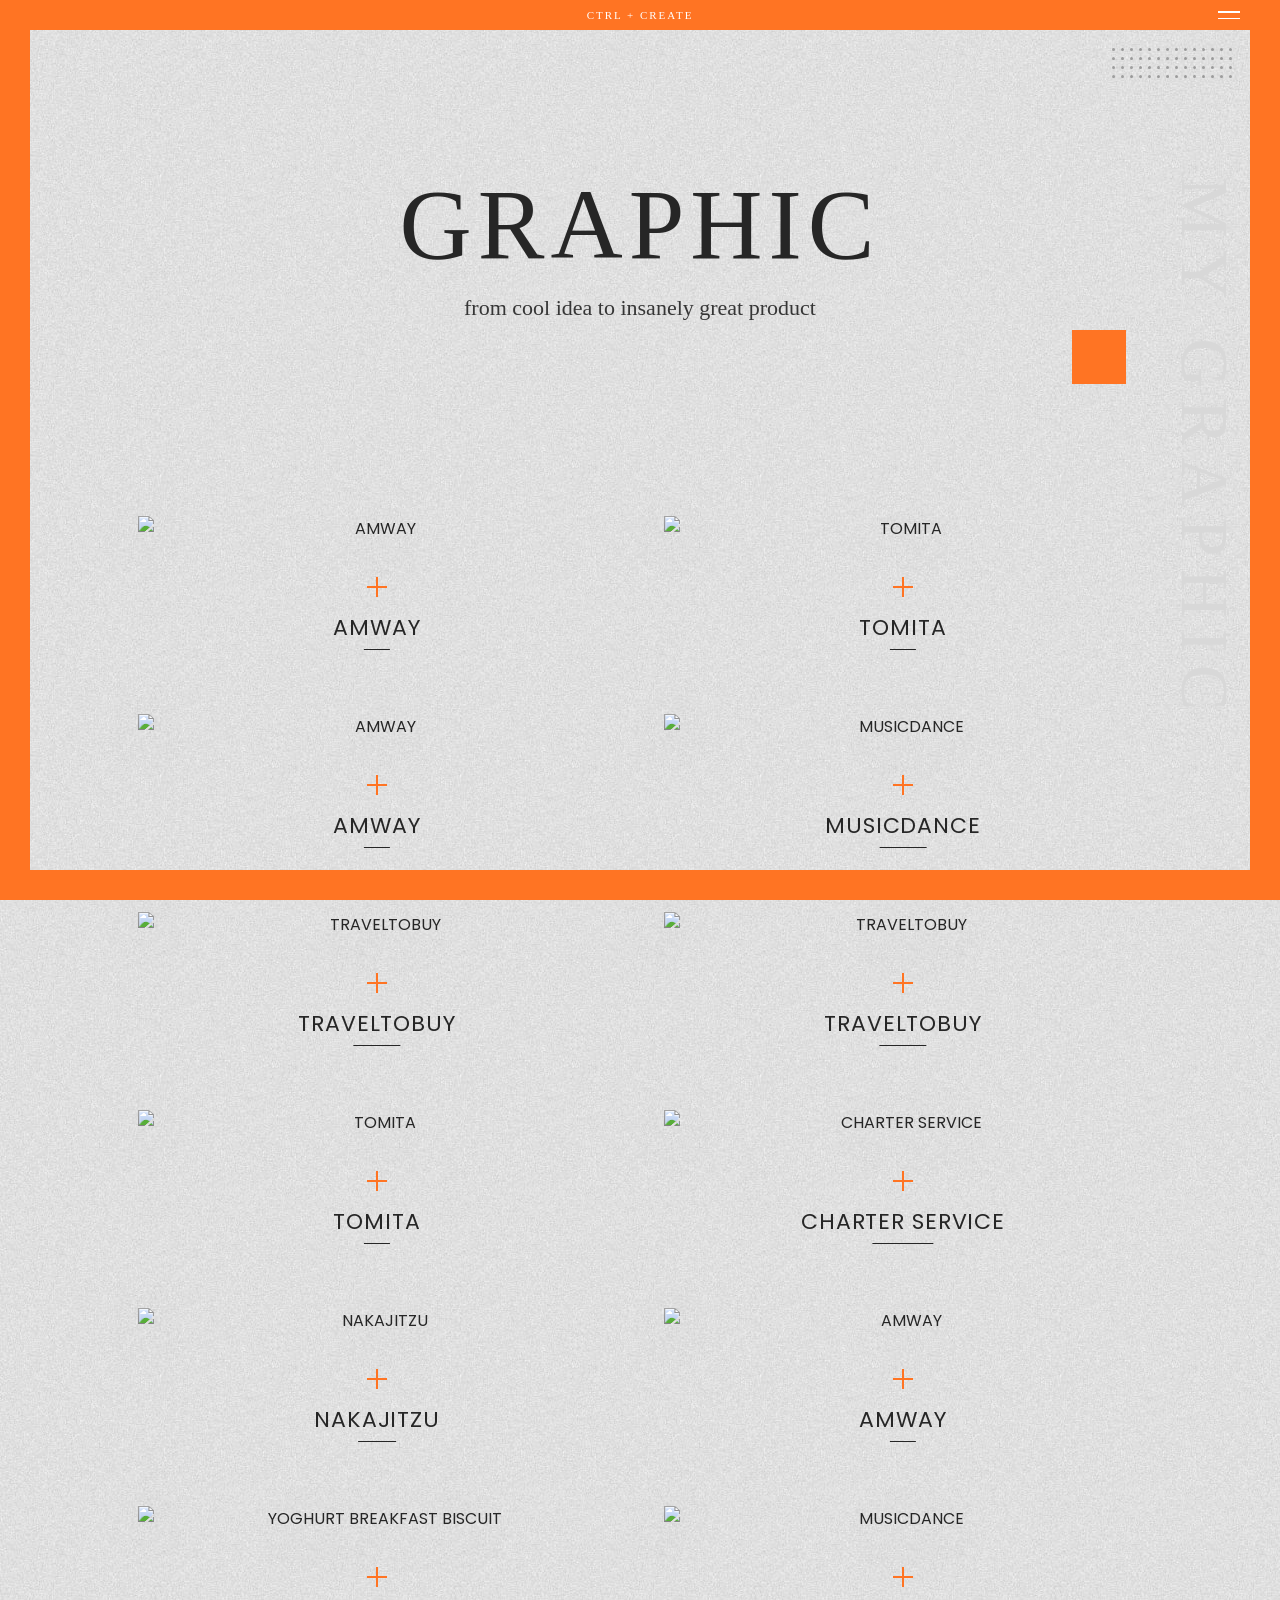
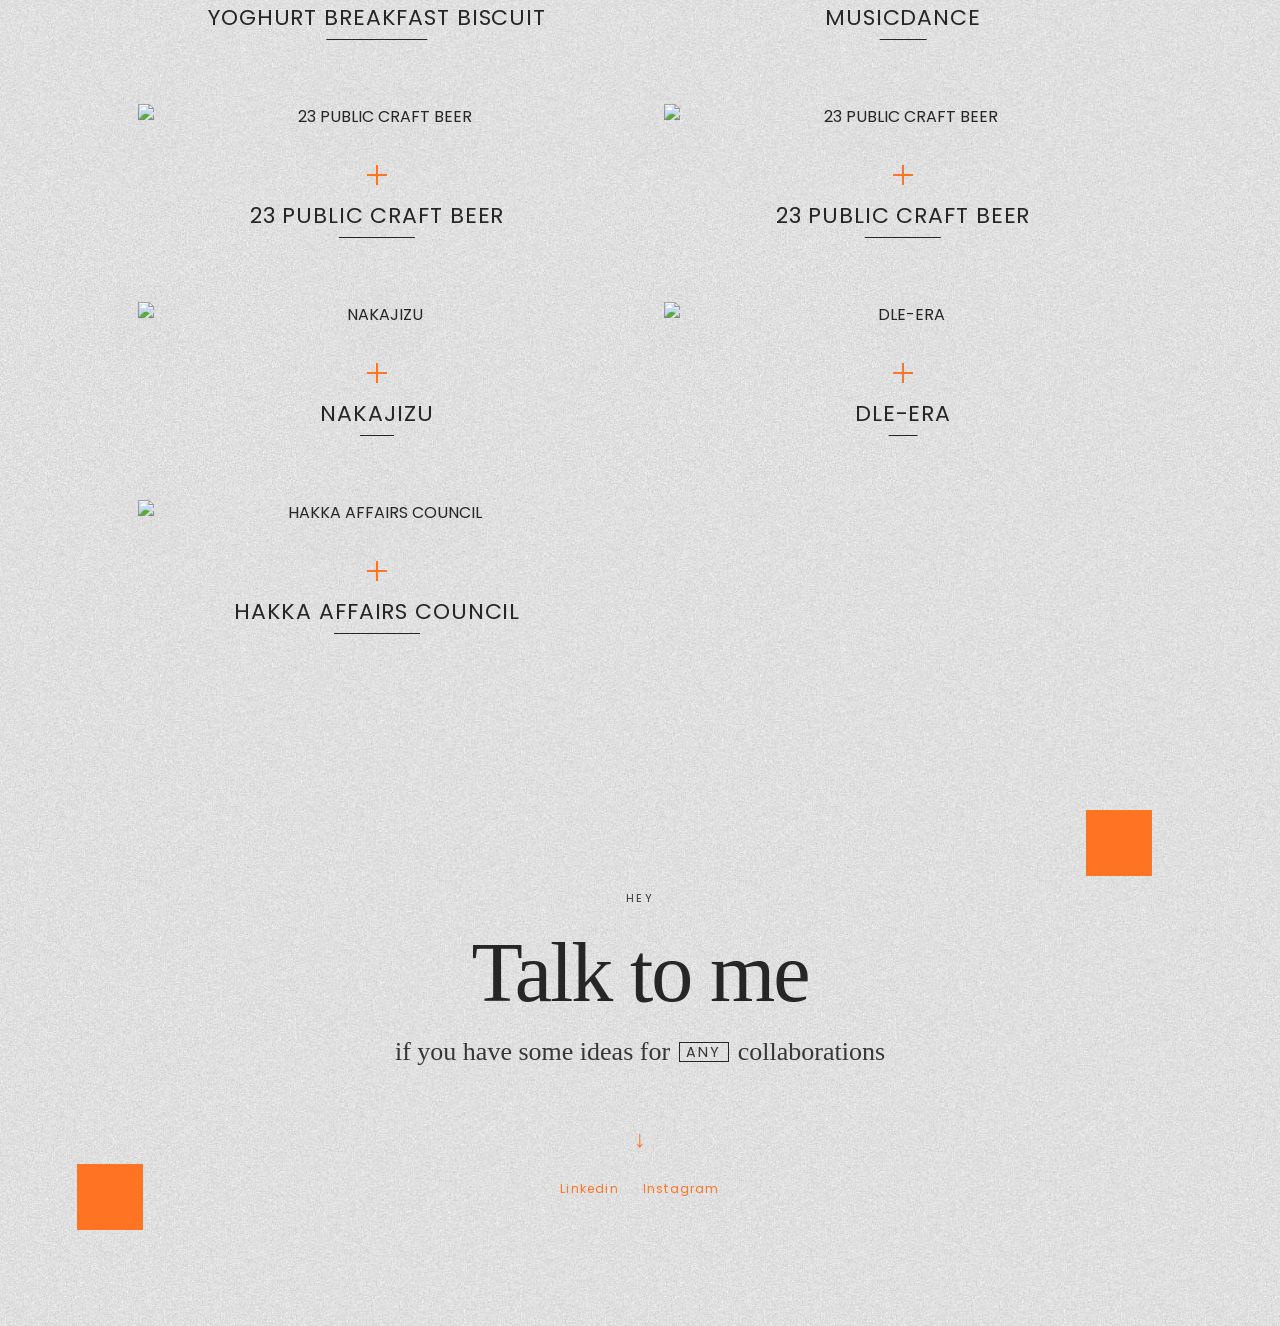
==== graphic.html @ 7f9da548 "Add files via upload" ====
<!DOCTYPE html>
<html lang="en">
<head>
  <meta charset="UTF-8" />
  <meta name="viewport" content="width=device-width, initial-scale=1.0" />
  <title>The Kay Labs</title>
  <link rel="preconnect" href="https://fonts.googleapis.com" />
  <link rel="preconnect" href="https://fonts.gstatic.com" crossorigin />
  <link href="https://fonts.googleapis.com/css2?family=IM+Fell+French+Canon:ital@0;1&family=Poppins:wght@300;400;500&display=swap" rel="stylesheet" />
  <style>

    html { scroll-behavior: smooth; }

    *, *::before, *::after { box-sizing: border-box; margin: 0; padding: 0; }
    a { color: inherit; text-decoration: none; }
    img { display: block; max-width: 100%; }

    :root {
      --color-bg:             #E5E4DF;
      --color-text-primary:   #262626;
      --color-text-secondary: #363636;
      --color-accent:         #FF7423;
      --color-watermark:      #D8D8D8;
      --font-serif:  'IM Fell French Canon', Georgia, serif;
      --font-sans:   'Poppins', sans-serif;
      --sp-1:  8px; --sp-2: 16px; --sp-3: 24px; --sp-4: 32px;
      --sp-5: 48px; --sp-6: 64px; --sp-7: 96px; --sp-8: 128px;
    }

    /* ── Orange border frame ── */
    body::before {
      content: '';
      position: fixed;
      inset: 0;
      border: 30px solid var(--color-accent);
      pointer-events: none;
      z-index: 9999;
    }

    body {
      background-color: var(--color-bg);
      background-image: url('[data-uri]');
      background-size: auto;
      background-repeat: repeat;
      font-family: var(--font-sans);
      color: var(--color-text-primary);
    }

    /* ══════════════════════════
       NAV
    ══════════════════════════ */
    .site-header {
      position: fixed;
      inset: 0 30px auto 30px;
      z-index: 10000;
      height: 30px;
      display: flex;
      align-items: center;
      justify-content: center;
    }

    .nav-brand {
      font-family: var(--font-serif);
      font-size: 11px;
      letter-spacing: 0.18em;
      text-transform: uppercase;
      color: #fff;
    }

    .nav-menu-btn {
      position: fixed;
      right: var(--sp-4);
      top: 0;
      height: 30px;
      z-index: 10000;
      display: flex;
      flex-direction: column;
      align-items: center;
      justify-content: center;
      gap: 5px;
      cursor: pointer;
      padding: var(--sp-1);
      background: none;
      border: none;
    }

    .nav-menu-btn span {
      display: block;
      width: 22px;
      height: 1.5px;
      background-color: #fff;
      transition: width 0.3s ease, opacity 0.3s ease;
      transform-origin: right center;
    }

    .nav-menu-btn:hover span:nth-child(1) { width: 13px; }
    .nav-menu-btn:hover span:nth-child(2) { opacity: 0.6; }

    /* ══════════════════════════
       PAGE HERO
    ══════════════════════════ */
    .page-hero {
      position: relative;
      min-height: 52vh;
      display: flex;
      flex-direction: column;
      align-items: center;
      justify-content: center;
      text-align: center;
      padding-top: 30px;
      overflow: hidden;
    }

    .page-hero__dots--tr {
      position: absolute;
      top: var(--sp-5);
      right: var(--sp-5);
      display: grid;
      gap: 6px;
      transition: transform 0.7s cubic-bezier(0.23, 1, 0.32, 1);
      will-change: transform;
      pointer-events: none;
    }
    .page-hero__dots--tr span {
      display: block;
      width: 3px; height: 3px;
      border-radius: 50%;
      background-color: var(--color-text-secondary);
      opacity: 0.4;
    }

    .page-hero__square {
      position: absolute;
      background-color: var(--color-accent);
      transition: transform 0.6s cubic-bezier(0.23, 1, 0.32, 1);
      will-change: transform;
    }

    .page-hero__title {
      font-family: var(--font-serif);
      font-size: clamp(56px, 8vw, 100px);
      font-weight: 400;
      letter-spacing: 0.06em;
      line-height: 1;
      color: var(--color-text-primary);
    }

    .page-hero__sub {
      margin-top: var(--sp-2);
      font-family: var(--font-serif);
      font-size: clamp(16px, 2vw, 22px);
      font-weight: 400;
      color: var(--color-text-secondary);
      line-height: 1.5;
    }

    /* ══════════════════════════
       GALLERY SECTION
    ══════════════════════════ */
    .gallery-section {
      position: relative;
      padding: var(--sp-5) var(--sp-5) var(--sp-8);
      max-width: 1100px;
      margin-inline: auto;
    }

    /* Watermark */
                .section-watermark {
      position: fixed;
      right: 36px;
      top: 50%;
      transform: translateY(-50%);
      writing-mode: vertical-rl;
      font-family: var(--font-serif);
      font-size: 68px;
      font-weight: 400;
      letter-spacing: 0.18em;
      color: var(--color-watermark);
      white-space: nowrap;
      pointer-events: none;
      user-select: none;
      z-index: -1;
    }

    /* ── 2-col grid ── */
    .gallery-grid {
      display: grid;
      grid-template-columns: repeat(2, 1fr);
      gap: var(--sp-6) var(--sp-5);
    }

    /* ── Card ── */
    .gallery-card {
      cursor: pointer;
      position: relative;
      z-index: 1;
      display: flex;
      flex-direction: column;
      align-items: center;
      text-align: center;
    }

    /* Thumbnail: free-height, image floats on bg */
    .gallery-card__thumb {
      width: 100%;
      position: relative;
      margin-bottom: var(--sp-4);
    }

    .gallery-card__thumb img {
      width: 100%;
      height: auto;
      display: block;
      transition: transform 0.4s ease;
      /* subtle drop shadow to float off background */
      filter: drop-shadow(0 12px 32px rgba(0,0,0,0.12));
    }

    .gallery-card:hover .gallery-card__thumb img {
      transform: translateY(-6px);
      filter: drop-shadow(0 20px 40px rgba(0,0,0,0.18));
    }

    /* ── Orange plus above title ── */
    .gallery-card__plus {
      display: flex;
      align-items: center;
      justify-content: center;
      width: 28px;
      height: 28px;
      position: relative;
      margin-bottom: 10px;
      flex-shrink: 0;
    }

    /* horizontal bar */
    .gallery-card__plus::before {
      content: '';
      position: absolute;
      width: 20px;
      height: 2px;
      background-color: var(--color-accent);
    }

    /* vertical bar */
    .gallery-card__plus::after {
      content: '';
      position: absolute;
      width: 2px;
      height: 20px;
      background-color: var(--color-accent);
    }

    /* ── Title ── */
    .gallery-card__name {
      font-family: var(--font-sans);
      font-size: 22px;
      font-weight: 400;
      color: var(--color-text-primary);
      letter-spacing: 0.04em;
      padding-bottom: 6px;
      position: relative;
    }

    /* animated underline: short center → full on hover */
    .gallery-card__name::after {
      content: '';
      position: absolute;
      bottom: 0;
      left: 50%;
      transform: translateX(-50%);
      width: 30%;
      height: 1.5px;
      background-color: var(--color-text-primary);
      transition: width 0.35s cubic-bezier(0.22, 1, 0.36, 1);
    }

    .gallery-card:hover .gallery-card__name::after {
      width: 100%;
    }

    /* ══════════════════════════
       CONTACT / FOOTER
    ══════════════════════════ */
    .t-label {
      font-family: var(--font-sans);
      font-size: 11px;
      letter-spacing: 0.2em;
      text-transform: uppercase;
      color: var(--color-text-secondary);
    }

    .t-display {
      font-family: var(--font-serif);
      font-weight: 400;
      line-height: 1.0;
      letter-spacing: -0.025em;
      color: var(--color-text-primary);
    }

    .contact {
      position: relative;
      text-align: center;
      padding-block: var(--sp-8);
      overflow: hidden;
      background-image: url('[data-uri]');
      background-size: auto;
      background-position: top left;
      background-repeat: repeat;
    }

    .contact__kicker  { margin-bottom: var(--sp-3); }
    .contact__title   { font-size: clamp(50px, 7.5vw, 84px); }

    .contact__sub {
      margin-top: var(--sp-2);
      font-family: var(--font-serif);
      font-size: clamp(17px, 2.2vw, 26px);
      font-weight: 400;
      color: var(--color-text-secondary);
      line-height: 1.6;
      display: flex;
      align-items: center;
      justify-content: center;
      gap: 0.35em;
      flex-wrap: wrap;
    }

    .contact__collab-line { display: contents; }

    .contact__collab-tag {
      display: inline-flex;
      align-items: center;
      border: 1px solid var(--color-text-primary);
      padding: 0 6px;
      height: 1.4em;
      font-family: var(--font-sans);
      font-size: 0.55em;
      letter-spacing: 0.15em;
      text-transform: uppercase;
      vertical-align: baseline;
      line-height: 1;
    }

    .contact__arrow {
      display: block;
      margin-inline: auto;
      margin-block: var(--sp-5) var(--sp-3);
      font-size: 24px;
      color: var(--color-accent);
      animation: bob 2s ease-in-out infinite;
      animation-delay: 0.5s;
    }

    @keyframes bob {
      0%, 100% { transform: translateY(0); }
      50%       { transform: translateY(7px); }
    }

    .contact__links {
      display: flex;
      justify-content: center;
      gap: var(--sp-3);
      font-family: var(--font-sans);
      font-size: 12px;
      letter-spacing: 0.1em;
      color: var(--color-accent);
    }
    .contact__links a:hover { text-decoration: underline; }

    .accent-square {
      background-color: var(--color-accent);
      position: absolute;
      transition: transform 0.6s cubic-bezier(0.23, 1, 0.32, 1);
      will-change: transform;
    }

    .contact__square--tr { width: 66px; height: 66px; top: var(--sp-5); right: 10%; }
    .contact__square--bl { width: 66px; height: 66px; bottom: var(--sp-7); left: 6%; }

    /* contact reveal */
    .contact__kicker,
    .contact__title,
    .contact__sub,
    .contact__arrow,
    .contact__links {
      opacity: 0;
      transform: translateY(24px);
      transition: opacity 0.7s cubic-bezier(0.22,1,0.36,1),
                  transform 0.7s cubic-bezier(0.22,1,0.36,1);
    }
    .contact.in-view .contact__kicker  { opacity:1; transform:translateY(0); transition-delay:0.05s; }
    .contact.in-view .contact__title   { opacity:1; transform:translateY(0); transition-delay:0.2s;  }
    .contact.in-view .contact__sub     { opacity:1; transform:translateY(0); transition-delay:0.35s; }
    .contact.in-view .contact__arrow   { opacity:1; transform:translateY(0); transition-delay:0.5s;  }
    .contact.in-view .contact__links   { opacity:1; transform:translateY(0); transition-delay:0.62s; }

    /* ── Back to top ── */
    .back-to-top {
      position: fixed;
      bottom: var(--sp-4); right: var(--sp-4);
      z-index: 10000;
      width: 48px; height: 48px;
      display: flex; align-items: center; justify-content: center;
      background-color: var(--color-accent);
      color: #fff; font-size: 20px;
      opacity: 0;
      transition: opacity 0.3s, background-color 0.2s ease;
      cursor: pointer;
    }
    .back-to-top:hover { background-color: var(--color-text-primary); }
    .back-to-top.is-visible { opacity: 1; }

    /* ── Sweep overlay ── */
    .sweep-overlay {
      display: none;
      position: fixed;
      inset: 0;
      z-index: 99999;
      pointer-events: none;
    }

    @media (max-width: 680px) {
      .gallery-grid { grid-template-columns: 1fr; }
      .contact__square--tr, .contact__square--bl { display: none; }
    }

  </style>
  <link rel="icon" type="image/png" href="[data-uri]" />
</head>
<body>

  <!-- NAV -->
  <header class="site-header" role="banner">
    <a href="loading.html" class="nav-brand" aria-label="CTRL + CREATE — home">CTRL + CREATE</a>
    <button class="nav-menu-btn" aria-label="Open navigation menu">
      <span></span><span></span>
    </button>
  </header>


  <!-- PAGE HERO -->
  <section class="page-hero" aria-label="Graphic hero">
    <div class="page-hero__dots--tr" id="dots-hero-tr" aria-hidden="true"></div>
    <div class="page-hero__square" id="hero-square"
         style="width:54px;height:54px;bottom:18%;right:12%;" aria-hidden="true"></div>

    <h1 class="page-hero__title">GRAPHIC</h1>
    <p  class="page-hero__sub">from cool idea to insanely great product</p>
  </section>


  <!-- GALLERY -->
  <section class="gallery-section" aria-label="Graphic gallery">

    <p class="section-watermark" aria-hidden="true">MY GRAPHIC</p>

    <div class="gallery-grid">

      <article class="gallery-card">
        <div class="gallery-card__thumb">
          <img src="images/graphic/AMWAY_1.png" alt="AMWAY" loading="lazy" />
        </div>
        <div class="gallery-card__plus" aria-hidden="true"></div>
        <p class="gallery-card__name">AMWAY</p>
      </article>

      <article class="gallery-card">
        <div class="gallery-card__thumb">
          <img src="images/graphic/TOMITA_2.png" alt="TOMITA" loading="lazy" />
        </div>
        <div class="gallery-card__plus" aria-hidden="true"></div>
        <p class="gallery-card__name">TOMITA</p>
      </article>

      <article class="gallery-card">
        <div class="gallery-card__thumb">
          <img src="images/graphic/AMWAY_3.png" alt="AMWAY" loading="lazy" />
        </div>
        <div class="gallery-card__plus" aria-hidden="true"></div>
        <p class="gallery-card__name">AMWAY</p>
      </article>

      <article class="gallery-card">
        <div class="gallery-card__thumb">
          <img src="images/graphic/musicdance_4.png" alt="MUSICDANCE" loading="lazy" />
        </div>
        <div class="gallery-card__plus" aria-hidden="true"></div>
        <p class="gallery-card__name">MUSICDANCE</p>
      </article>

      <article class="gallery-card">
        <div class="gallery-card__thumb">
          <img src="images/graphic/Traveltobuy_5.png" alt="TRAVELTOBUY" loading="lazy" />
        </div>
        <div class="gallery-card__plus" aria-hidden="true"></div>
        <p class="gallery-card__name">TRAVELTOBUY</p>
      </article>

      <article class="gallery-card">
        <div class="gallery-card__thumb">
          <img src="images/graphic/Traveltobuy_6.png" alt="TRAVELTOBUY" loading="lazy" />
        </div>
        <div class="gallery-card__plus" aria-hidden="true"></div>
        <p class="gallery-card__name">TRAVELTOBUY</p>
      </article>

      <article class="gallery-card">
        <div class="gallery-card__thumb">
          <img src="images/graphic/TOMITA_7.png" alt="TOMITA" loading="lazy" />
        </div>
        <div class="gallery-card__plus" aria-hidden="true"></div>
        <p class="gallery-card__name">TOMITA</p>
      </article>

      <article class="gallery-card">
        <div class="gallery-card__thumb">
          <img src="images/graphic/CHARTER SERVICE_8.png" alt="CHARTER SERVICE" loading="lazy" />
        </div>
        <div class="gallery-card__plus" aria-hidden="true"></div>
        <p class="gallery-card__name">CHARTER SERVICE</p>
      </article>

      <article class="gallery-card">
        <div class="gallery-card__thumb">
          <img src="images/graphic/NAKAJITZU_9.png" alt="NAKAJITZU" loading="lazy" />
        </div>
        <div class="gallery-card__plus" aria-hidden="true"></div>
        <p class="gallery-card__name">NAKAJITZU</p>
      </article>

      <article class="gallery-card">
        <div class="gallery-card__thumb">
          <img src="images/graphic/AMWAY_10.png" alt="AMWAY" loading="lazy" />
        </div>
        <div class="gallery-card__plus" aria-hidden="true"></div>
        <p class="gallery-card__name">AMWAY</p>
      </article>

      <article class="gallery-card">
        <div class="gallery-card__thumb">
          <img src="images/graphic/YOGHURT BREAKFAST BISCUIT_11.png" alt="YOGHURT BREAKFAST BISCUIT" loading="lazy" />
        </div>
        <div class="gallery-card__plus" aria-hidden="true"></div>
        <p class="gallery-card__name">YOGHURT BREAKFAST BISCUIT</p>
      </article>

      <article class="gallery-card">
        <div class="gallery-card__thumb">
          <img src="images/graphic/musicdance_12.png" alt="MUSICDANCE" loading="lazy" />
        </div>
        <div class="gallery-card__plus" aria-hidden="true"></div>
        <p class="gallery-card__name">MUSICDANCE</p>
      </article>

      <article class="gallery-card">
        <div class="gallery-card__thumb">
          <img src="images/graphic/23 Public Craft Beer_13.png" alt="23 PUBLIC CRAFT BEER" loading="lazy" />
        </div>
        <div class="gallery-card__plus" aria-hidden="true"></div>
        <p class="gallery-card__name">23 PUBLIC CRAFT BEER</p>
      </article>

      <article class="gallery-card">
        <div class="gallery-card__thumb">
          <img src="images/graphic/23 Public Craft Beer_14.png" alt="23 PUBLIC CRAFT BEER" loading="lazy" />
        </div>
        <div class="gallery-card__plus" aria-hidden="true"></div>
        <p class="gallery-card__name">23 PUBLIC CRAFT BEER</p>
      </article>

      <article class="gallery-card">
        <div class="gallery-card__thumb">
          <img src="images/graphic/NAKAJIZU_15.png" alt="NAKAJIZU" loading="lazy" />
        </div>
        <div class="gallery-card__plus" aria-hidden="true"></div>
        <p class="gallery-card__name">NAKAJIZU</p>
      </article>

      <article class="gallery-card">
        <div class="gallery-card__thumb">
          <img src="images/graphic/DLE-ERA_16.png" alt="DLE-ERA" loading="lazy" />
        </div>
        <div class="gallery-card__plus" aria-hidden="true"></div>
        <p class="gallery-card__name">DLE-ERA</p>
      </article>

      <article class="gallery-card">
        <div class="gallery-card__thumb">
          <img src="images/graphic/HAKKA AFFAIRS COUNCIL_17.png" alt="HAKKA AFFAIRS COUNCIL" loading="lazy" />
        </div>
        <div class="gallery-card__plus" aria-hidden="true"></div>
        <p class="gallery-card__name">HAKKA AFFAIRS COUNCIL</p>
      </article>

    </div>

  </section>


  <!-- CONTACT / FOOTER -->
  <footer class="contact" id="contact" aria-label="Contact">
    <div class="accent-square contact__square--tr" aria-hidden="true"></div>

    <p class="contact__kicker t-label">HEY</p>
    <h2 class="contact__title t-display">Talk to me</h2>
    <p class="contact__sub">
      if you have some ideas for
      <span class="contact__collab-line">
        <span class="contact__collab-tag t-label">ANY</span>
        collaborations
      </span>
    </p>

    <span class="contact__arrow" aria-hidden="true">&#8595;</span>

    <nav class="contact__links" aria-label="Social links">
      <a href="https://www.linkedin.com/in/kay-hsieh-66949b317" target="_blank" rel="noopener noreferrer">Linkedin</a>
      <a href="https://www.instagram.com/kayxiedesigns/" target="_blank" rel="noopener noreferrer">Instagram</a>
    </nav>

    <div class="accent-square contact__square--bl" aria-hidden="true"></div>
  </footer>


  <!-- Sweep overlay -->
  <div class="sweep-overlay" id="sweep"></div>

  <!-- Back to top -->
  <a href="#" class="back-to-top" id="js-back-to-top" aria-label="Back to top">&#8743;</a>


  <script>
    'use strict';

    /* ── Dot grid ── */
    (function() {
      var el = document.getElementById('dots-hero-tr');
      if (!el) return;
      var cols = 14, rows = 4;
      el.style.gridTemplateColumns = 'repeat(' + cols + ', 3px)';
      var frag = document.createDocumentFragment();
      for (var i = 0; i < cols * rows; i++) frag.appendChild(document.createElement('span'));
      el.appendChild(frag);
    })();

    /* ── Back to top ── */
    var btt = document.getElementById('js-back-to-top');
    window.addEventListener('scroll', function() {
      btt.classList.toggle('is-visible', window.scrollY > 400);
    }, { passive: true });
    btt.addEventListener('click', function(e) {
      e.preventDefault();
      window.scrollTo({ top: 0, behavior: 'smooth' });
    });

    /* ── Gallery card scroll reveal ── */
    var cards = document.querySelectorAll('.gallery-card');
    var cardObserver = new IntersectionObserver(function(entries) {
      entries.forEach(function(entry) {
        if (entry.isIntersecting) {
          entry.target.style.opacity = '1';
          entry.target.style.transform = 'translateY(0)';
          cardObserver.unobserve(entry.target);
        }
      });
    }, { threshold: 0.08 });

    cards.forEach(function(card, i) {
      card.style.opacity = '0';
      card.style.transform = 'translateY(24px)';
      card.style.transition = 'opacity 0.55s ease ' + (i % 2 * 0.1) + 's, transform 0.55s ease ' + (i % 2 * 0.1) + 's';
      cardObserver.observe(card);
    });

    /* ── Cursor parallax ── */
    var parallaxEls = [
      { el: document.getElementById('dots-hero-tr'),        sx:  0.0045, sy:  0.003  },
      { el: document.getElementById('hero-square'),         sx: -0.005,  sy:  0.004  },
      { el: document.querySelector('.contact__square--tr'), sx: -0.005,  sy:  0.004  },
      { el: document.querySelector('.contact__square--bl'), sx:  0.004,  sy: -0.0055 },
    ].filter(function(i) { return i.el; });

    var rafP = null, ptx = 0, pty = 0;
    var ppos = parallaxEls.map(function() { return { x: 0, y: 0 }; });

    window.addEventListener('mousemove', function(e) {
      ptx = e.clientX - window.innerWidth  / 2;
      pty = e.clientY - window.innerHeight / 2;
      if (!rafP) rafP = requestAnimationFrame(tickParallax);
    }, { passive: true });

    function tickParallax() {
      rafP = null;
      var moving = false;
      parallaxEls.forEach(function(item, i) {
        var dx = ptx * item.sx * 60;
        var dy = pty * item.sy * 60;
        ppos[i].x += (dx - ppos[i].x) * 0.08;
        ppos[i].y += (dy - ppos[i].y) * 0.08;
        item.el.style.transform = 'translate(' + ppos[i].x.toFixed(2) + 'px,' + ppos[i].y.toFixed(2) + 'px)';
        if (Math.abs(dx - ppos[i].x) > 0.05 || Math.abs(dy - ppos[i].y) > 0.05) moving = true;
      });
      if (moving) rafP = requestAnimationFrame(tickParallax);
    }

    /* ── Contact reveal ── */
    var contactSection = document.querySelector('.contact');
    if (contactSection) {
      var contactObs = new IntersectionObserver(function(entries) {
        if (entries[0].isIntersecting) {
          contactSection.classList.add('in-view');
          contactObs.unobserve(contactSection);
        }
      }, { threshold: 0.15 });
      contactObs.observe(contactSection);
    }

    /* ── Sweep helper ── */
    function triggerSweep(color, dest) {
      var sweep = document.getElementById('sweep');
      sweep.style.backgroundColor = color;
      sweep.style.display = 'block';
      sweep.style.transition = 'none';
      sweep.style.clipPath = 'inset(0 100% 0 0)';
      sweep.getBoundingClientRect();
      sweep.style.transition = 'clip-path 1s cubic-bezier(0.76, 0, 0.24, 1)';
      sweep.style.clipPath = 'inset(0 0% 0 0)';
      setTimeout(function() { window.location.href = dest; }, 1020);
    }

    /* ── Nav menu ── */
    document.querySelector('.nav-menu-btn').addEventListener('click', function() {
      triggerSweep('#000000', 'menu.html');
    });

    /* ── Nav brand ── */
    document.querySelector('.nav-brand').addEventListener('click', function(e) {
      e.preventDefault();
      triggerSweep('#FF7423', 'loading.html');
    });

  </script>

</body>
</html>
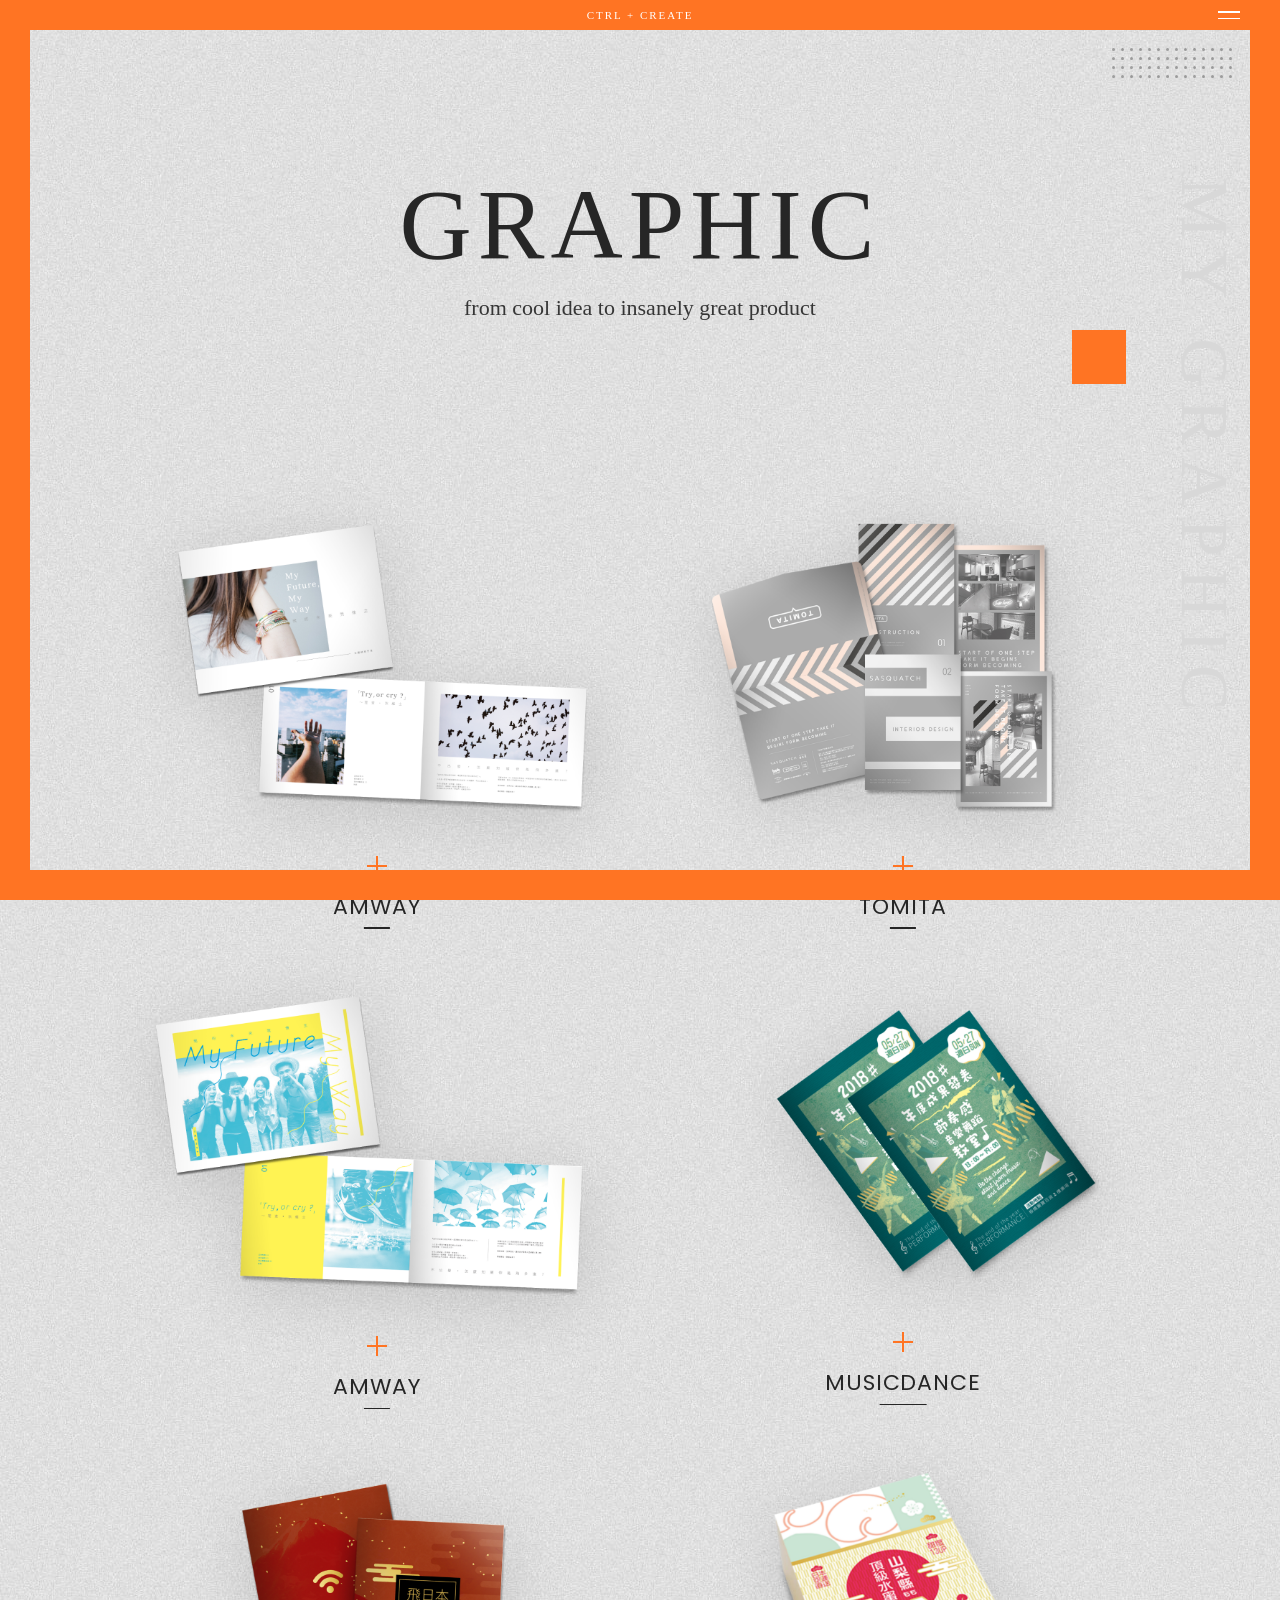
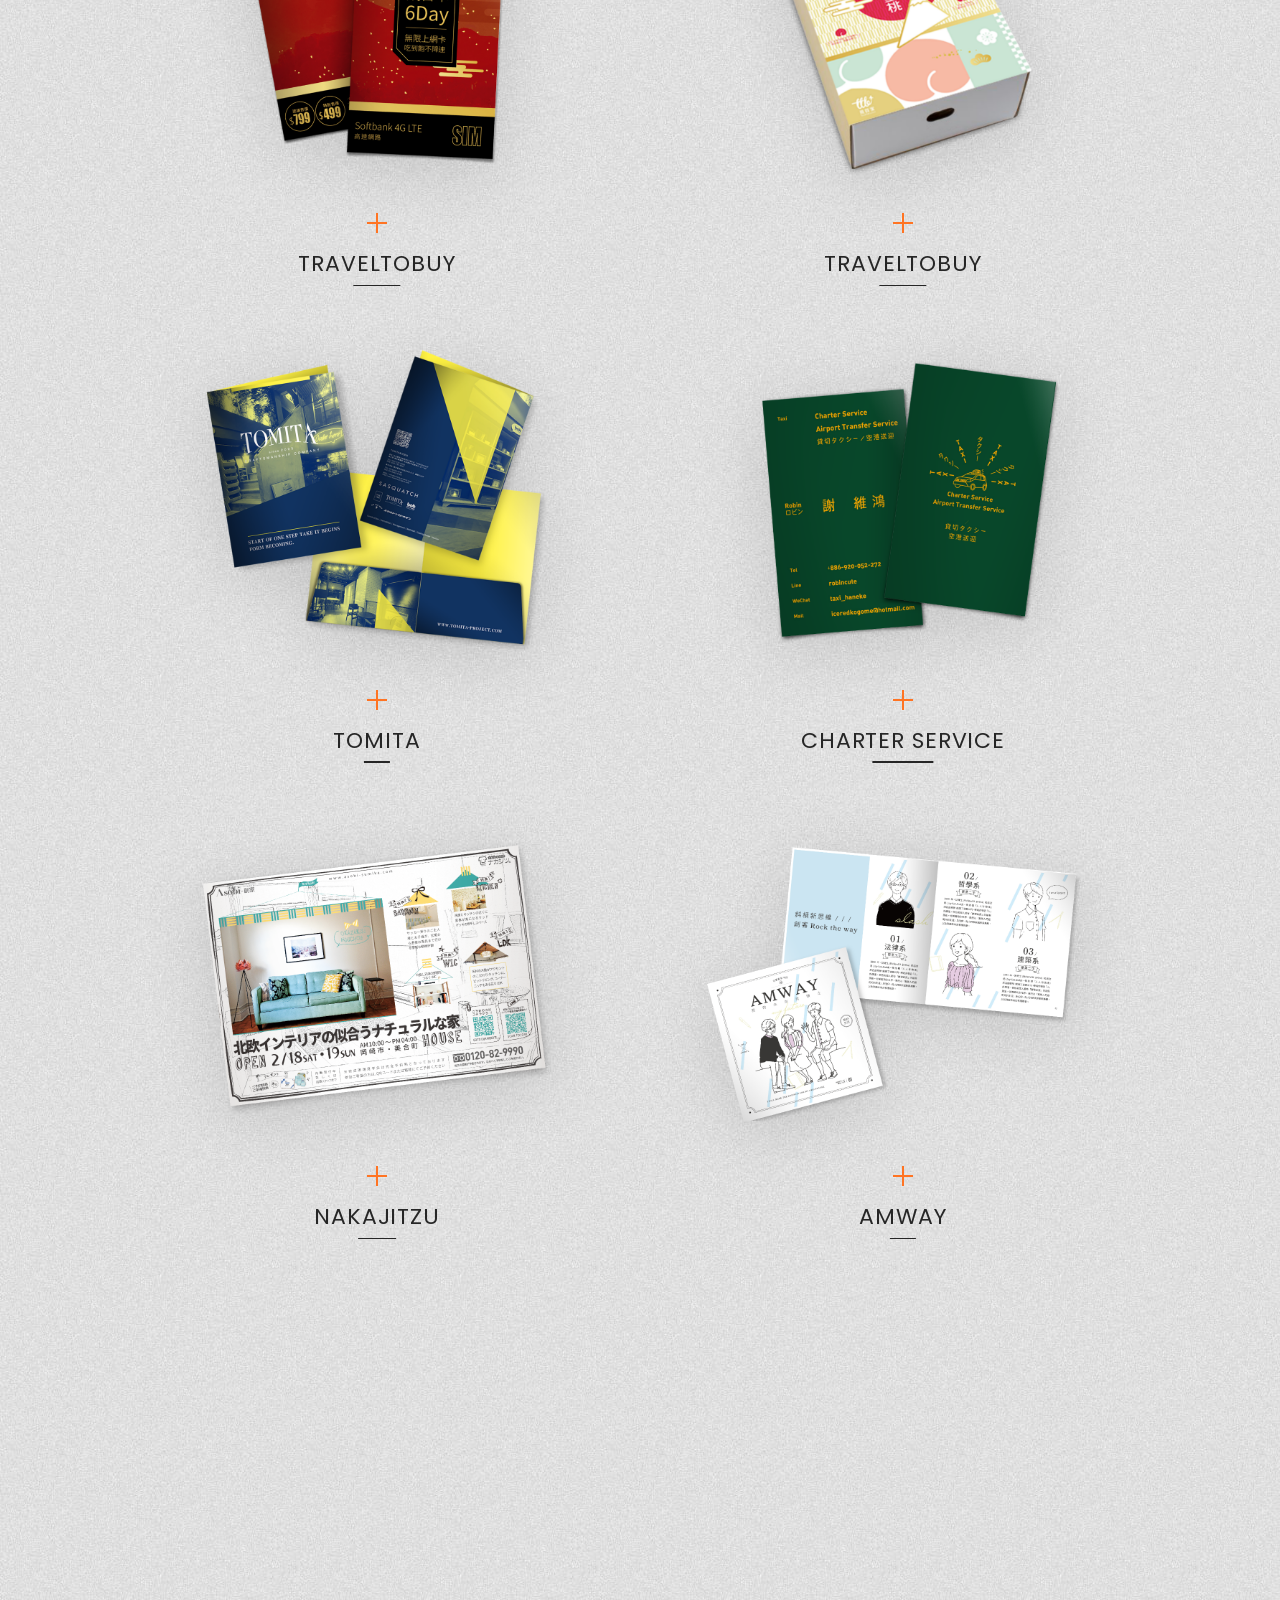
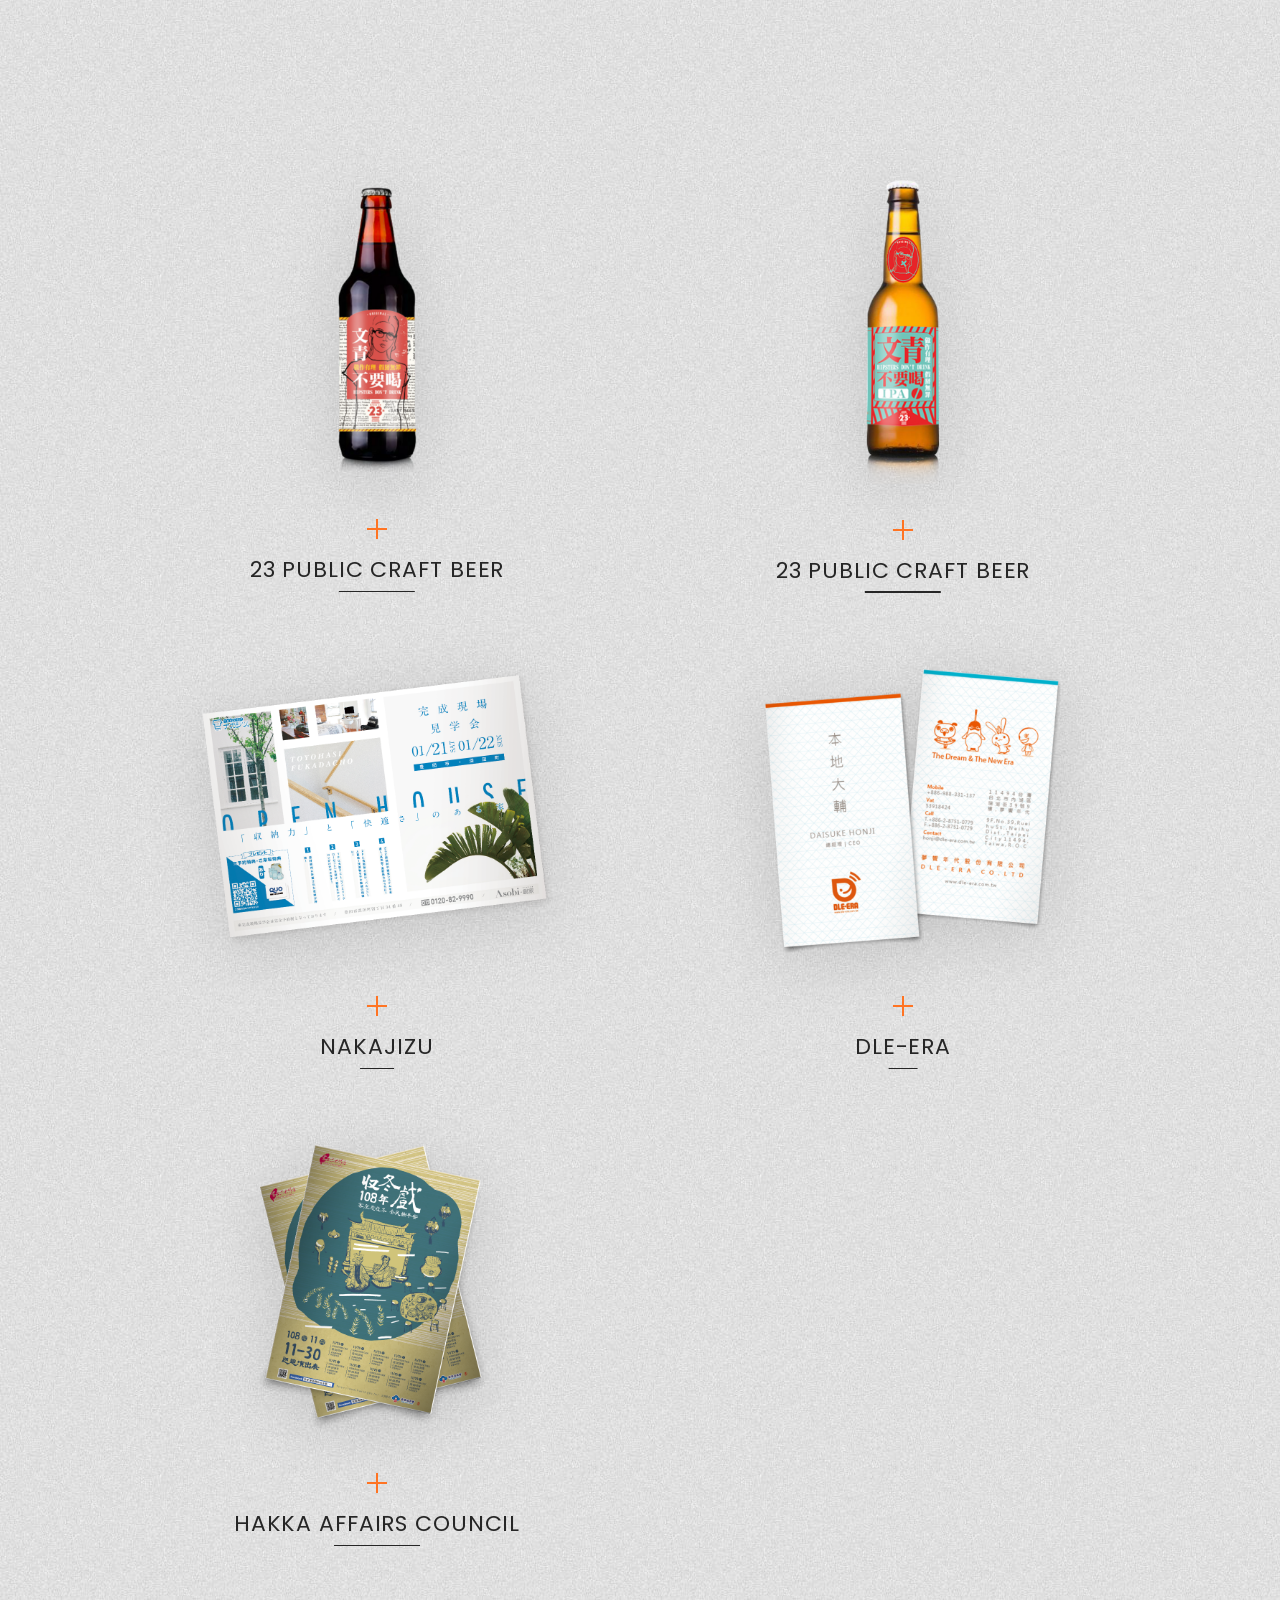
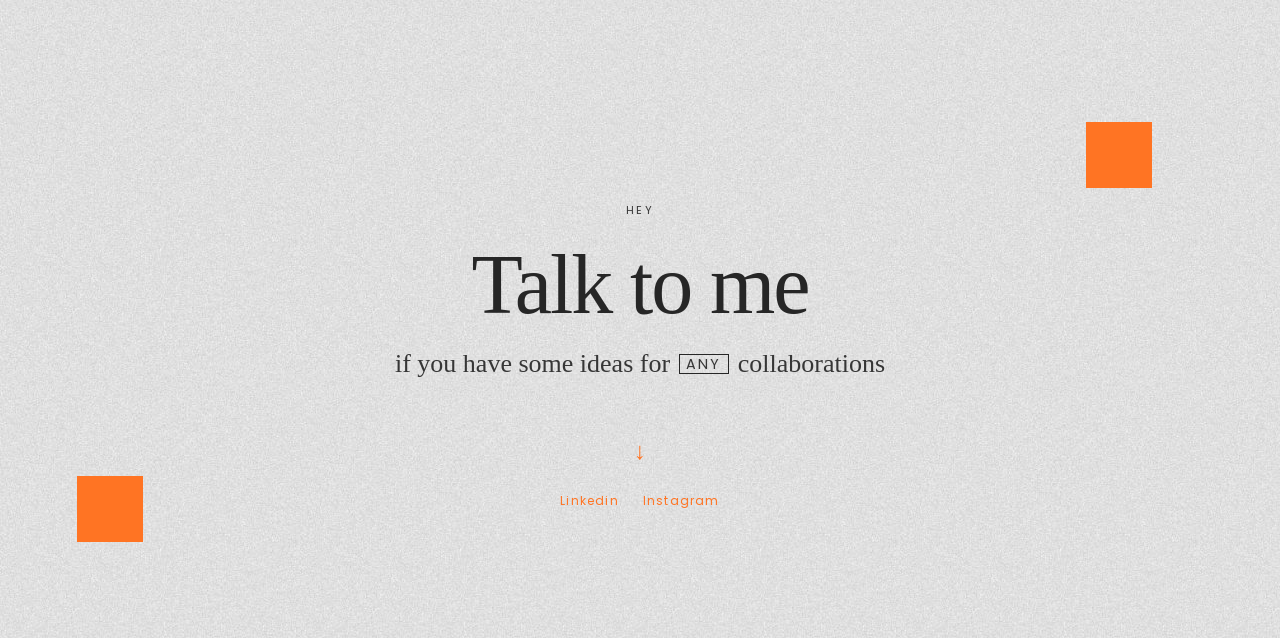
==== commit 4cb5ab83: "Update graphic.html" ====
--- a/graphic.html
+++ b/graphic.html
@@ -425,6 +425,9 @@
       .contact__square--tr, .contact__square--bl { display: none; }
     }
 
+    @media (max-width: 768px) {
+      .page-hero__title { font-size: 48px; }
+    }
   </style>
   <link rel="icon" type="image/png" href="[data-uri]" />
 </head>
@@ -726,8 +729,22 @@
       sweep.getBoundingClientRect();
       sweep.style.transition = 'clip-path 1s cubic-bezier(0.76, 0, 0.24, 1)';
       sweep.style.clipPath = 'inset(0 0% 0 0)';
-      setTimeout(function() { window.location.href = dest; }, 1020);
-    }
+      setTimeout(function() {
+        window.location.href = dest;
+      }, 1020);
+    }
+
+    /* ── bfcache: reset sweep only when restored from cache ── */
+    window.addEventListener('pageshow', function(e) {
+      if (!e.persisted) return;
+      var sweep = document.getElementById('sweep');
+      if (sweep) {
+        sweep.style.transition = 'none';
+        sweep.style.clipPath = 'inset(0 100% 0 0)';
+        sweep.style.display = 'none';
+      }
+      document.body.style.overflow = '';
+    });
 
     /* ── Nav menu ── */
     document.querySelector('.nav-menu-btn').addEventListener('click', function() {
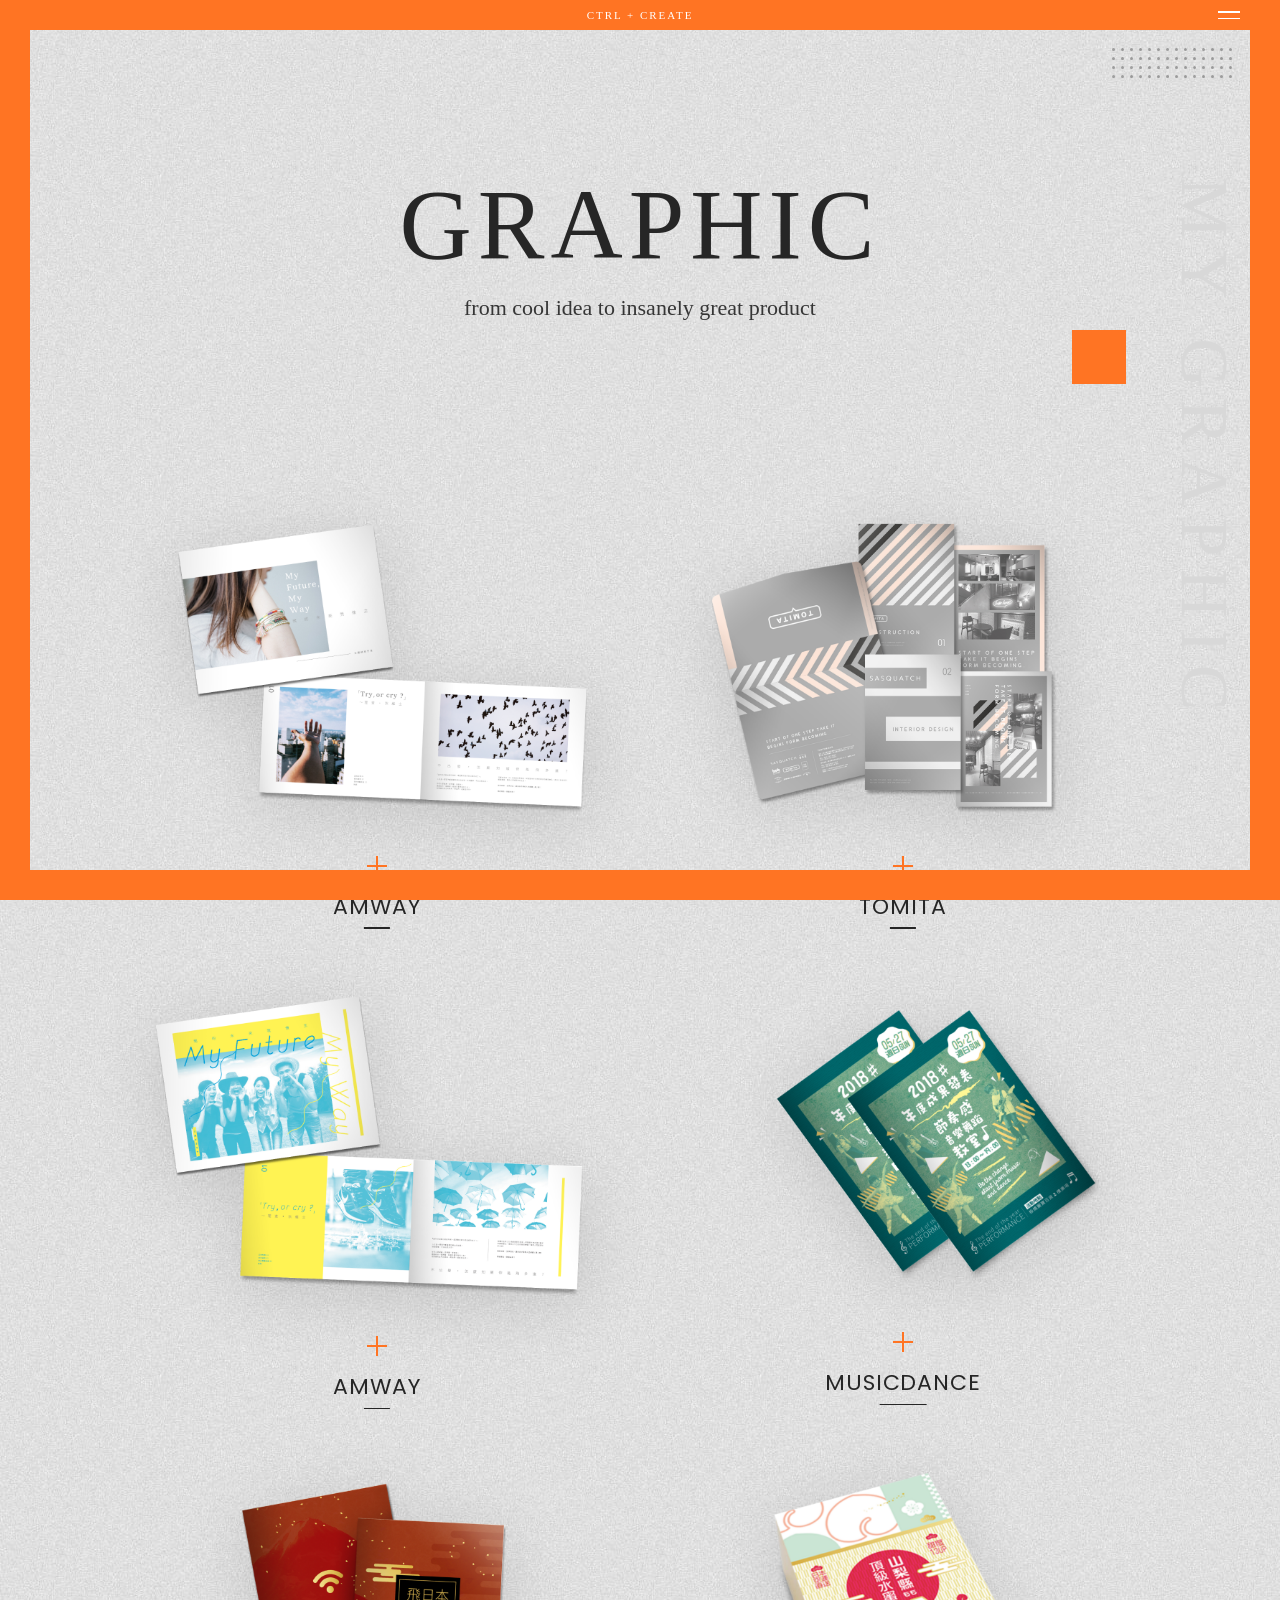
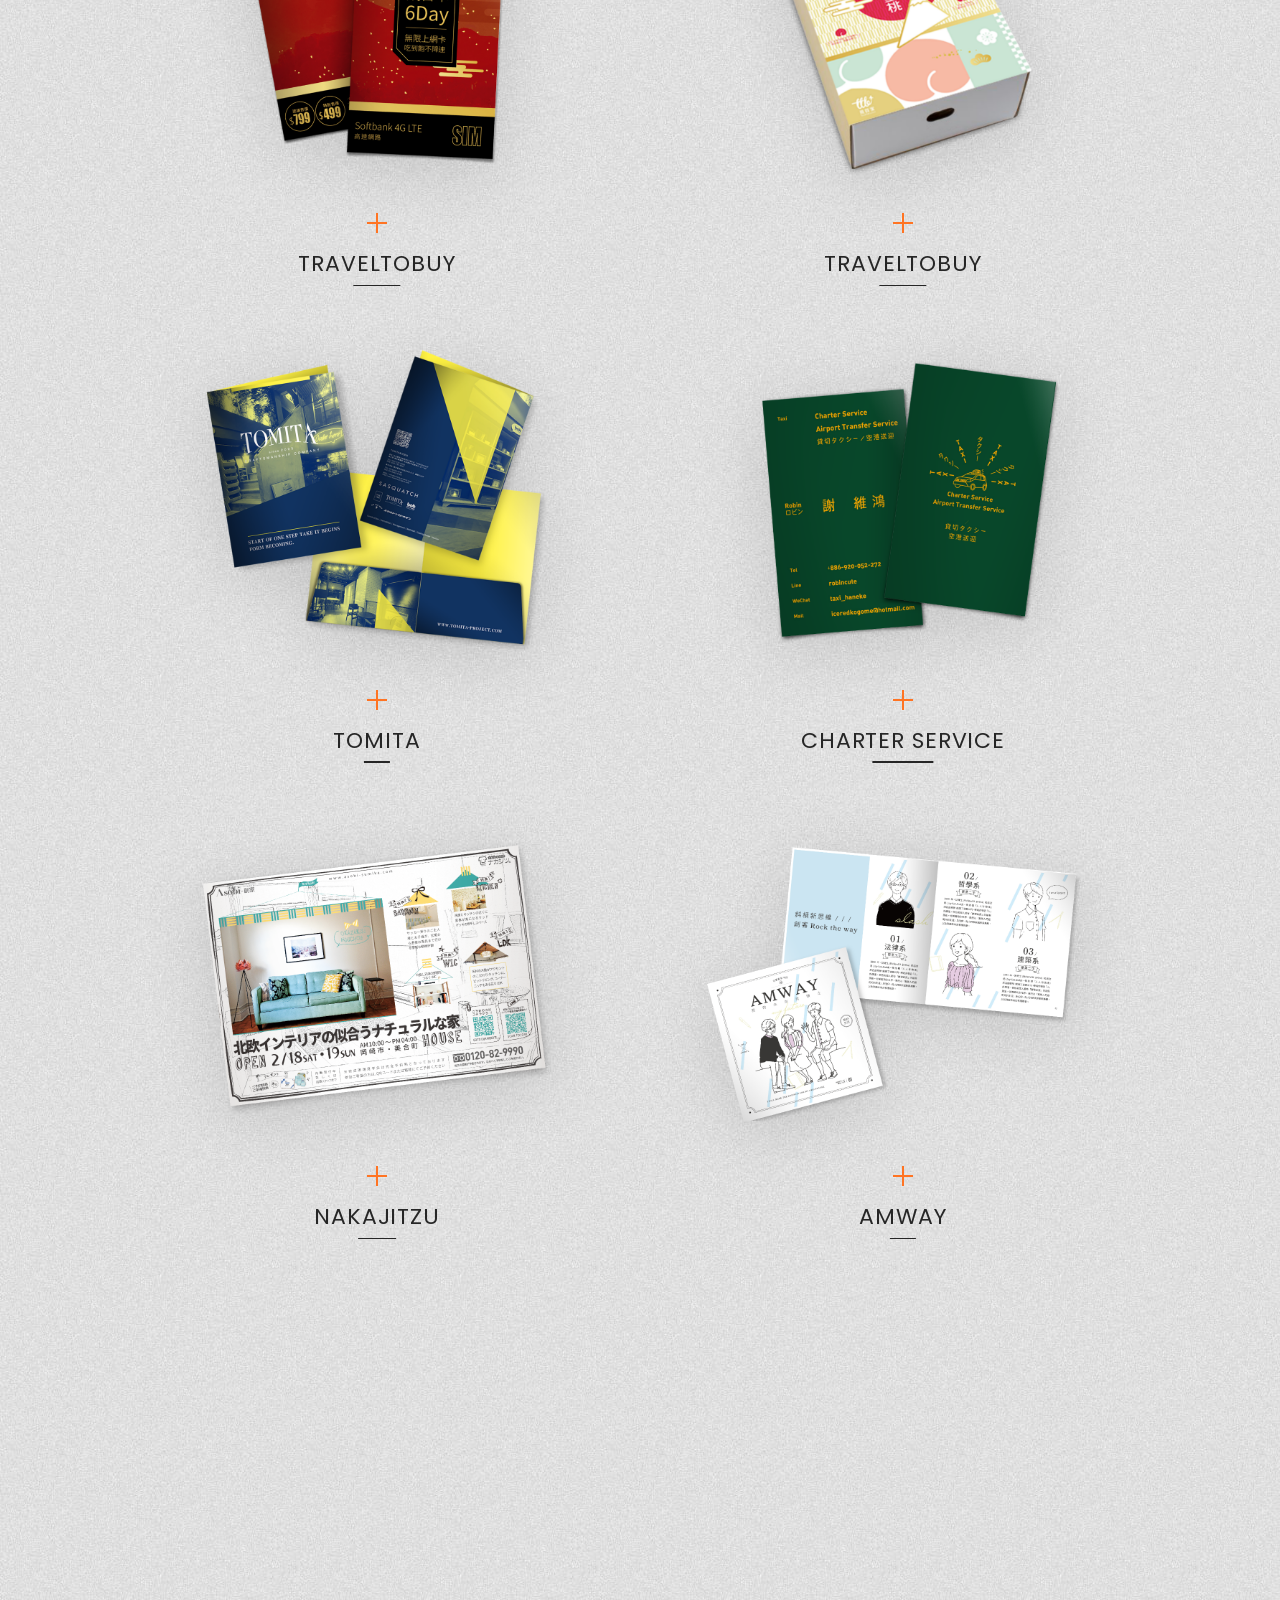
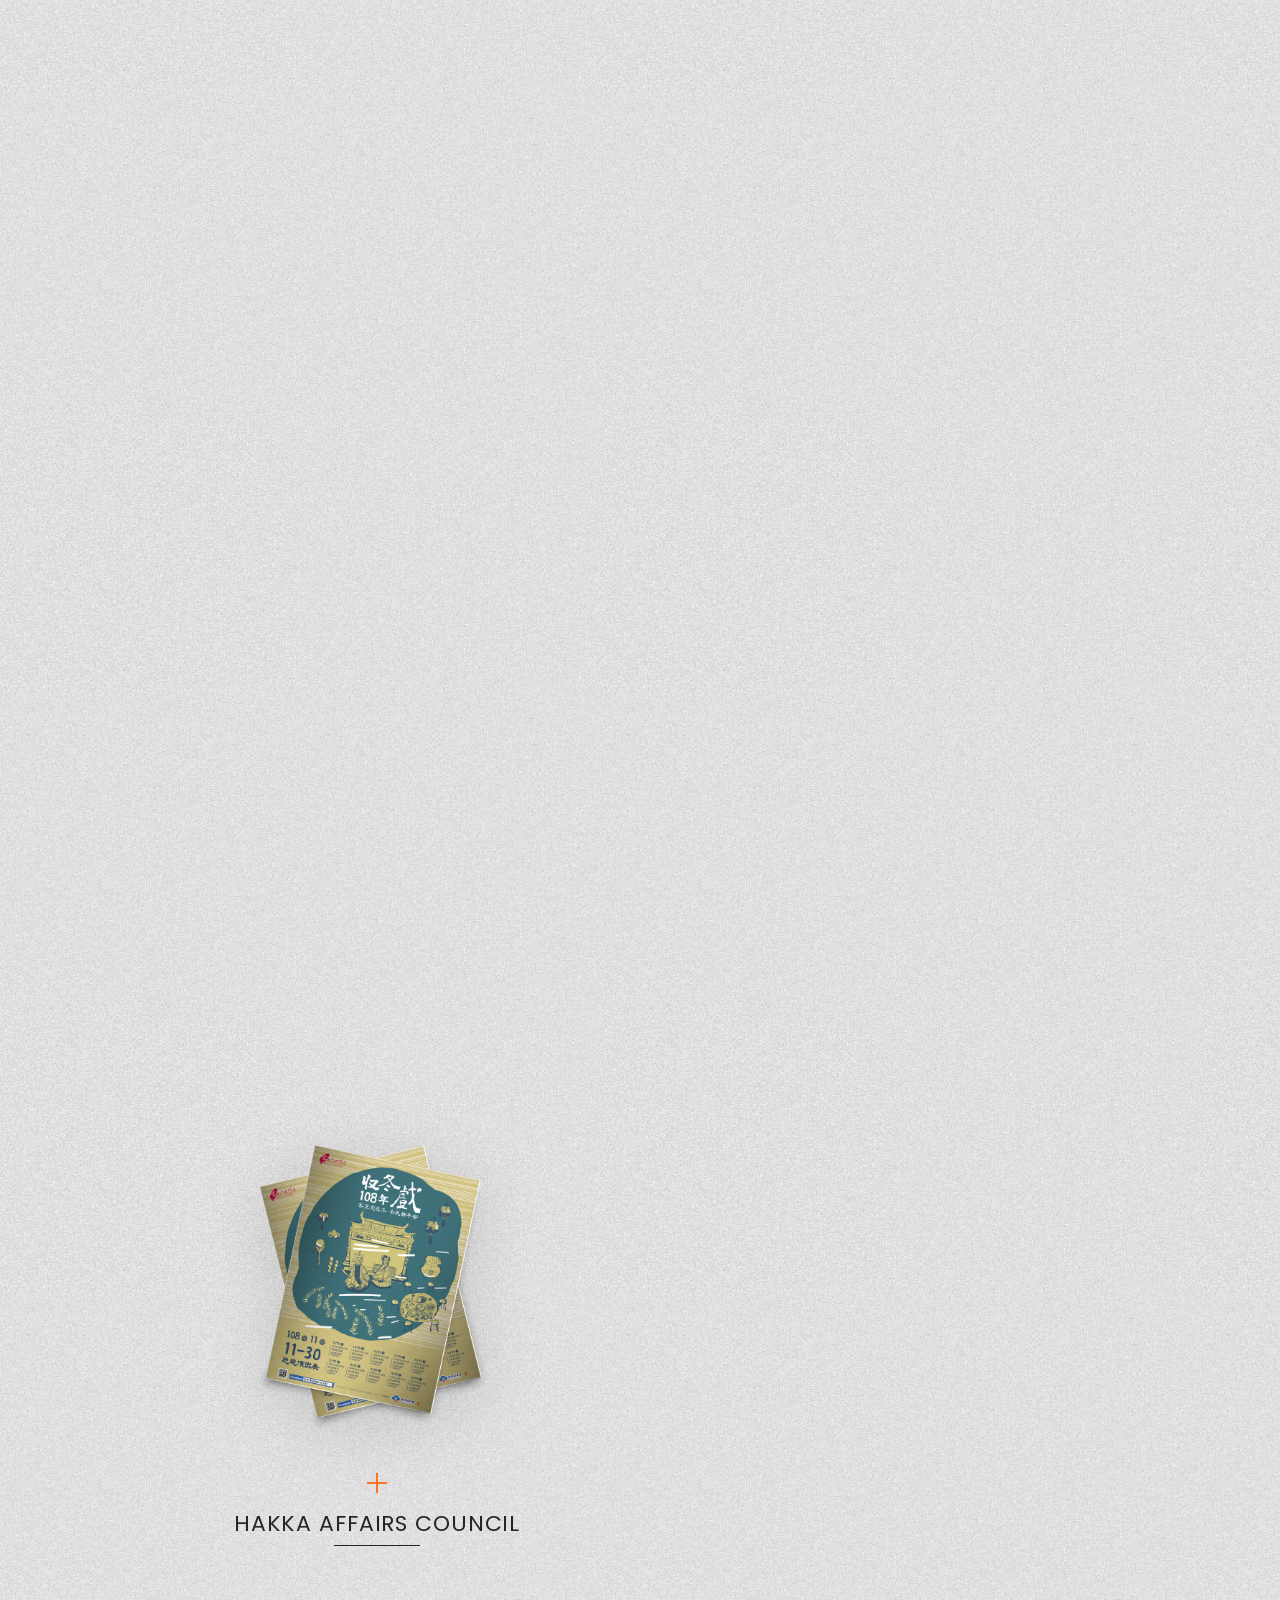
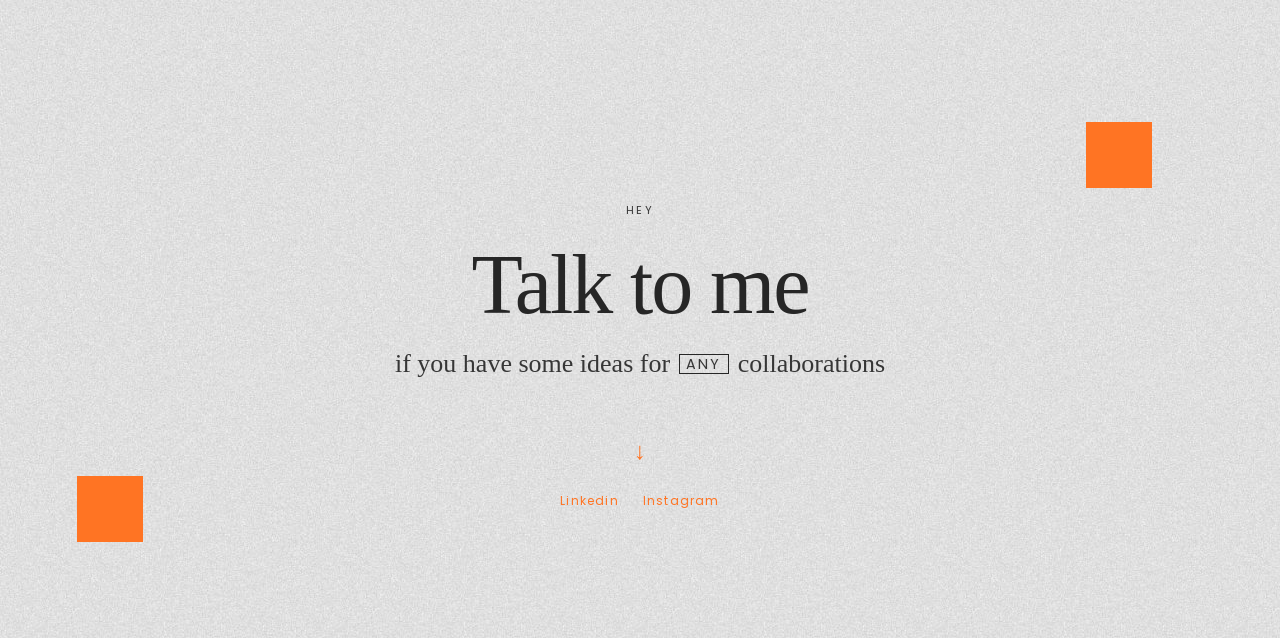
==== commit b3498a61: "Update graphic.html" ====
--- a/graphic.html
+++ b/graphic.html
@@ -4,6 +4,17 @@
   <meta charset="UTF-8" />
   <meta name="viewport" content="width=device-width, initial-scale=1.0" />
   <title>The Kay Labs</title>
+  <!-- Open Graph / Social preview -->  <!-- Twitter Card -->  <meta property="og:type"        content="website" />
+  <meta property="og:site_name"   content="The Kay Labs" />
+  <meta property="og:title"       content="Graphic — The Kay Labs" />
+  <meta property="og:description" content="From cool idea to insanely great product." />
+  <meta property="og:image"       content="og-image.png" />
+  <meta property="og:image:width"  content="1259" />
+  <meta property="og:image:height" content="833" />
+  <meta name="twitter:card"        content="summary_large_image" />
+  <meta name="twitter:title"       content="Graphic — The Kay Labs" />
+  <meta name="twitter:description" content="From cool idea to insanely great product." />
+  <meta name="twitter:image"       content="og-image.png" />
   <link rel="preconnect" href="https://fonts.googleapis.com" />
   <link rel="preconnect" href="https://fonts.gstatic.com" crossorigin />
   <link href="https://fonts.googleapis.com/css2?family=IM+Fell+French+Canon:ital@0;1&family=Poppins:wght@300;400;500&display=swap" rel="stylesheet" />
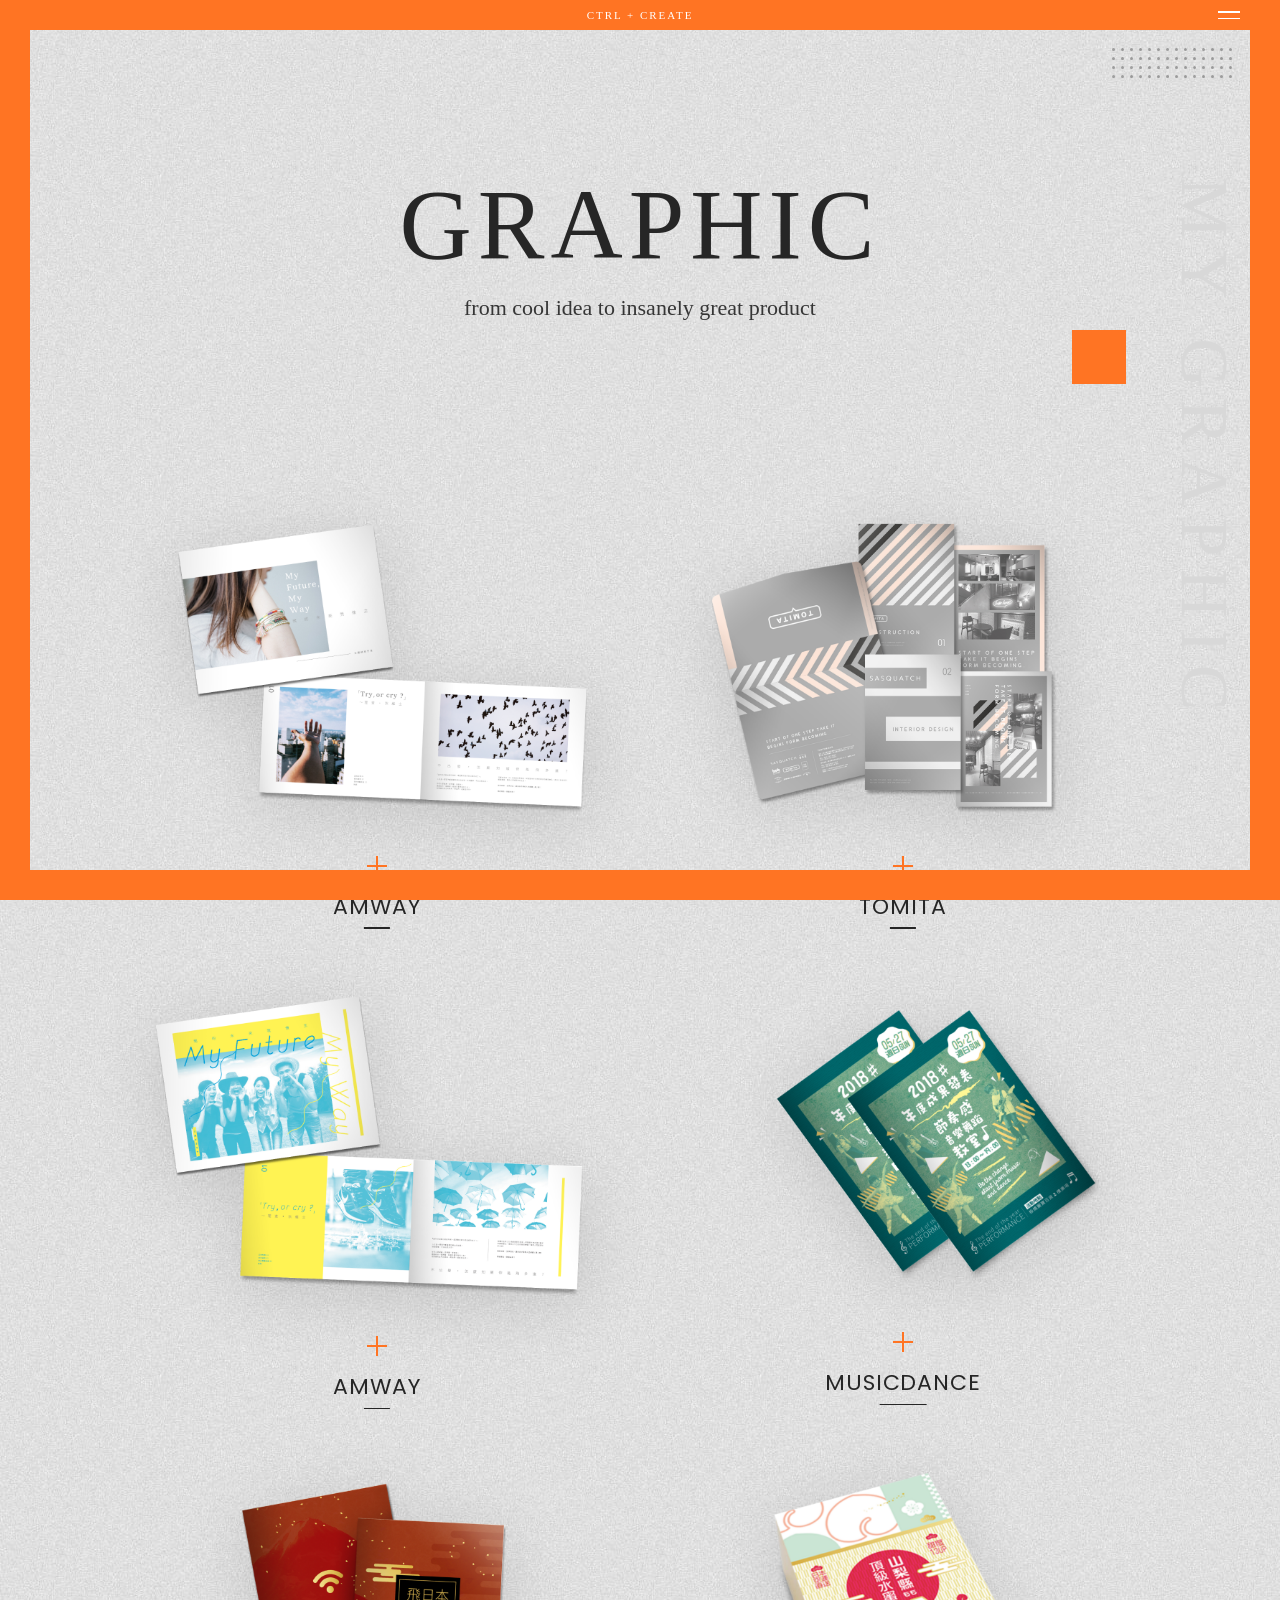
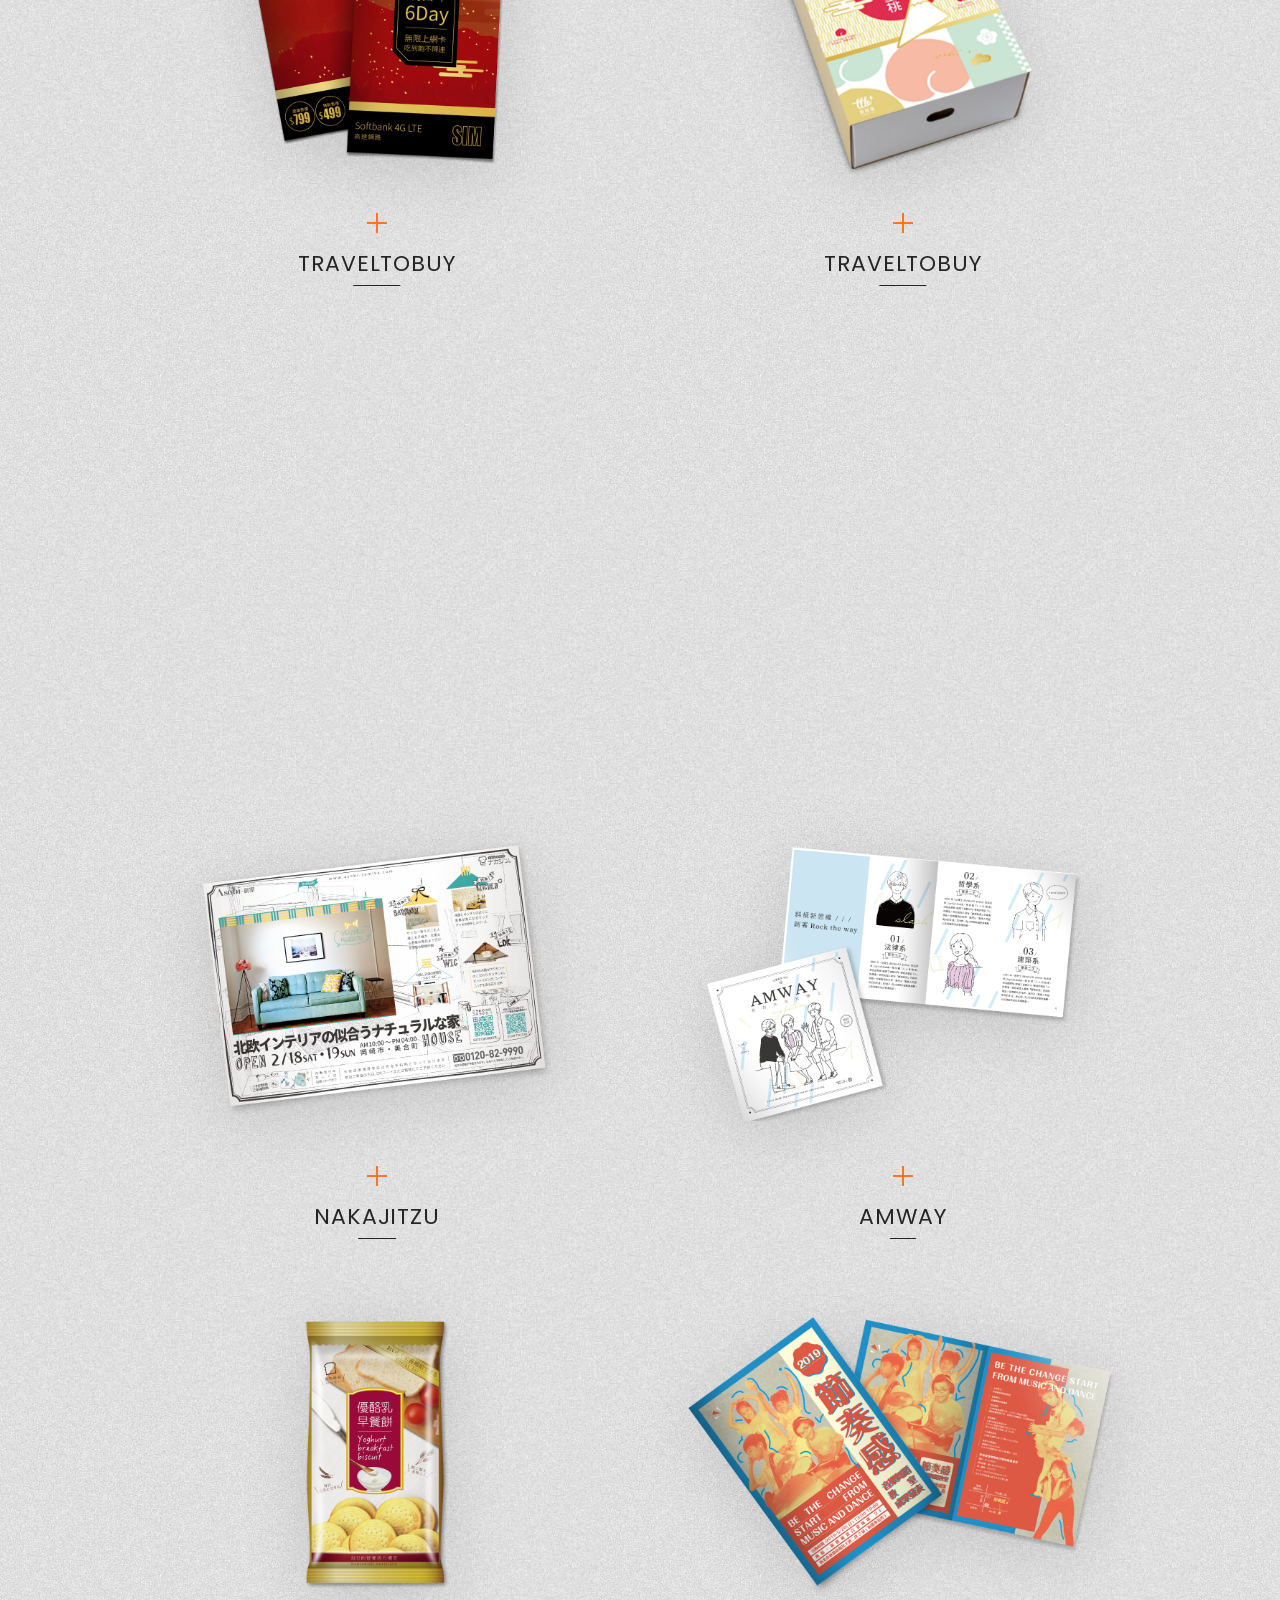
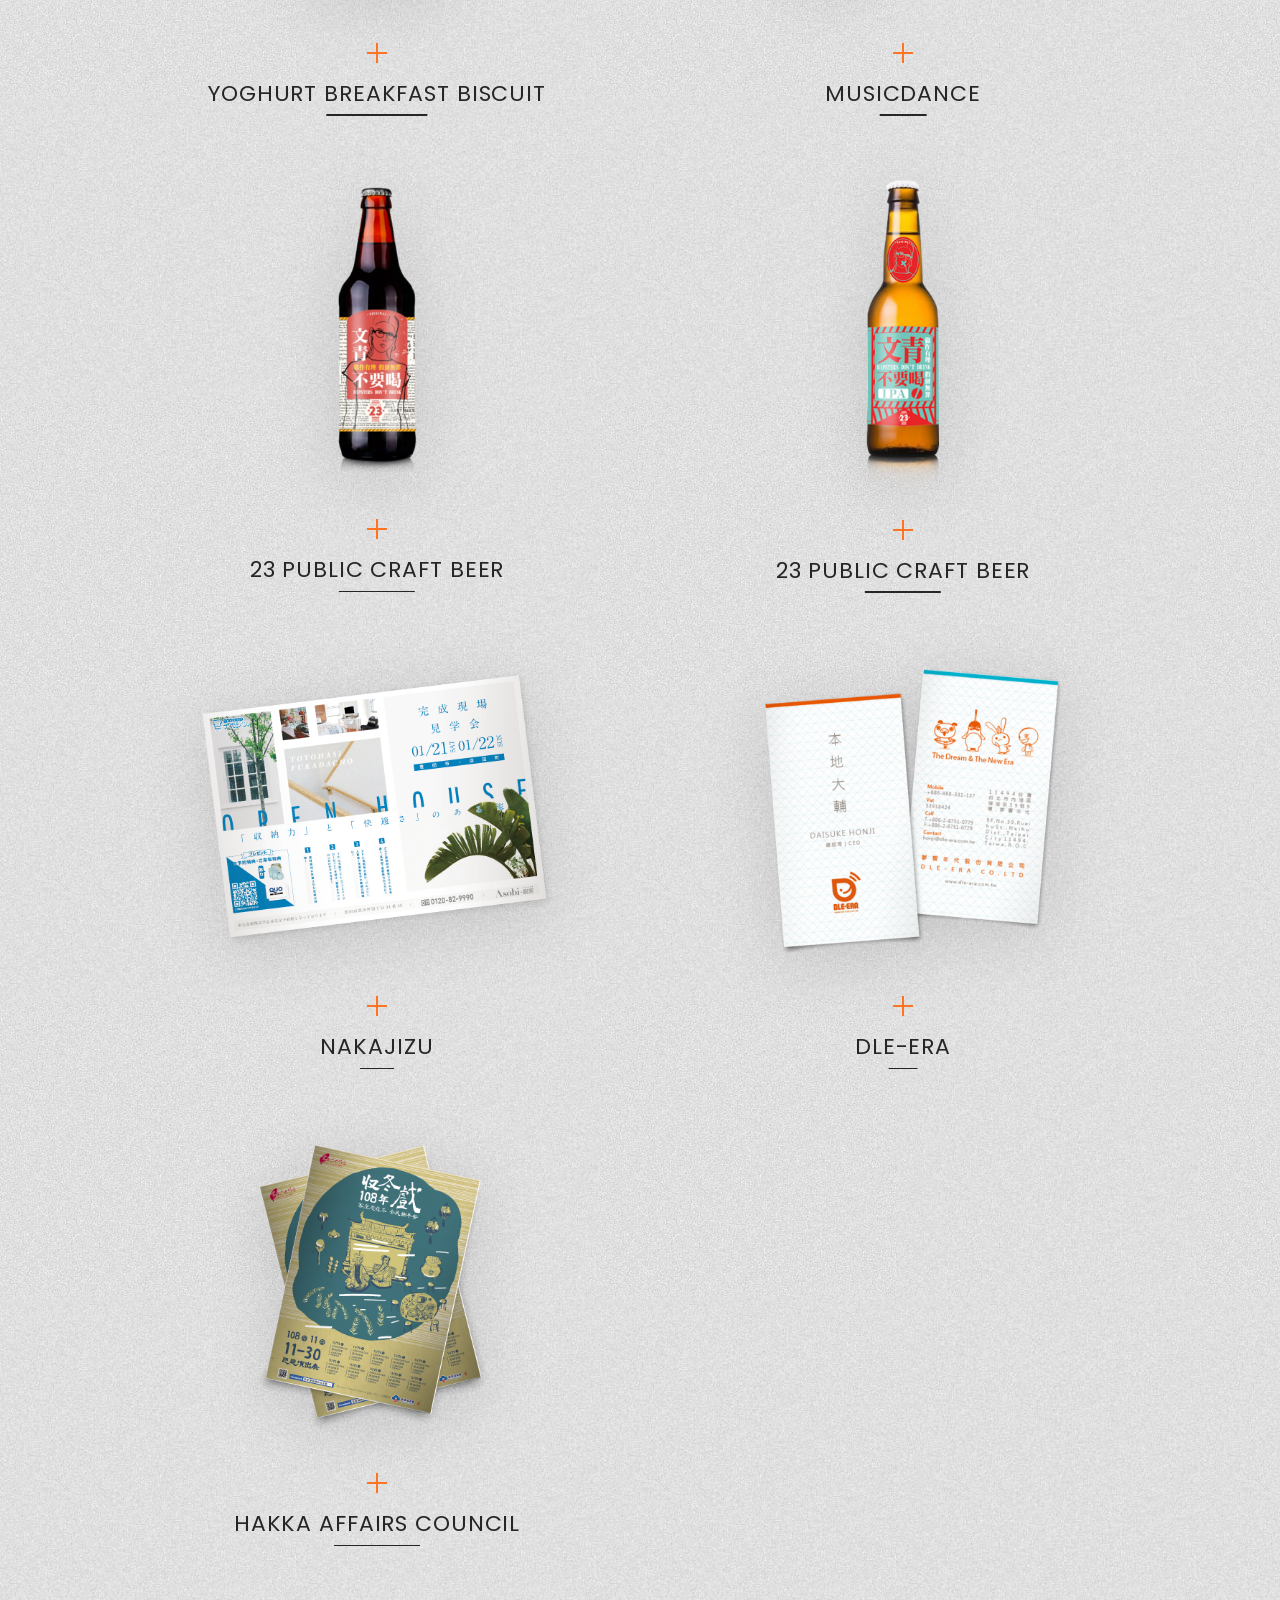
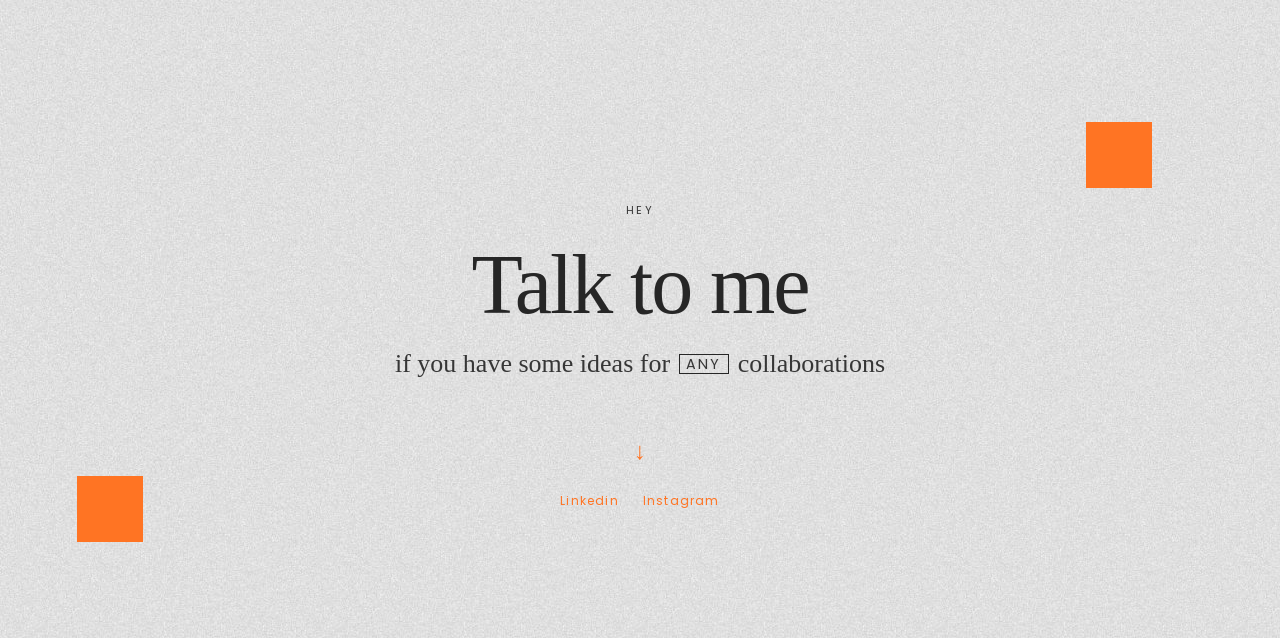
==== commit 1b45004c: "Update graphic.html" ====
--- a/graphic.html
+++ b/graphic.html
@@ -4,17 +4,18 @@
   <meta charset="UTF-8" />
   <meta name="viewport" content="width=device-width, initial-scale=1.0" />
   <title>The Kay Labs</title>
-  <!-- Open Graph / Social preview -->  <!-- Twitter Card -->  <meta property="og:type"        content="website" />
+  <!-- Open Graph / Social preview -->  <!-- Twitter Card -->  <meta property="og:url"        content="https://thekaylabs.github.io/graphic.html" />
+  <meta property="og:type"        content="website" />
   <meta property="og:site_name"   content="The Kay Labs" />
   <meta property="og:title"       content="Graphic — The Kay Labs" />
   <meta property="og:description" content="From cool idea to insanely great product." />
-  <meta property="og:image"       content="og-image.png" />
+  <meta property="og:image"       content="https://thekaylabs.github.io/og-image.png" />
   <meta property="og:image:width"  content="1259" />
   <meta property="og:image:height" content="833" />
   <meta name="twitter:card"        content="summary_large_image" />
   <meta name="twitter:title"       content="Graphic — The Kay Labs" />
   <meta name="twitter:description" content="From cool idea to insanely great product." />
-  <meta name="twitter:image"       content="og-image.png" />
+  <meta name="twitter:image"       content="https://thekaylabs.github.io/og-image.png" />
   <link rel="preconnect" href="https://fonts.googleapis.com" />
   <link rel="preconnect" href="https://fonts.gstatic.com" crossorigin />
   <link href="https://fonts.googleapis.com/css2?family=IM+Fell+French+Canon:ital@0;1&family=Poppins:wght@300;400;500&display=swap" rel="stylesheet" />
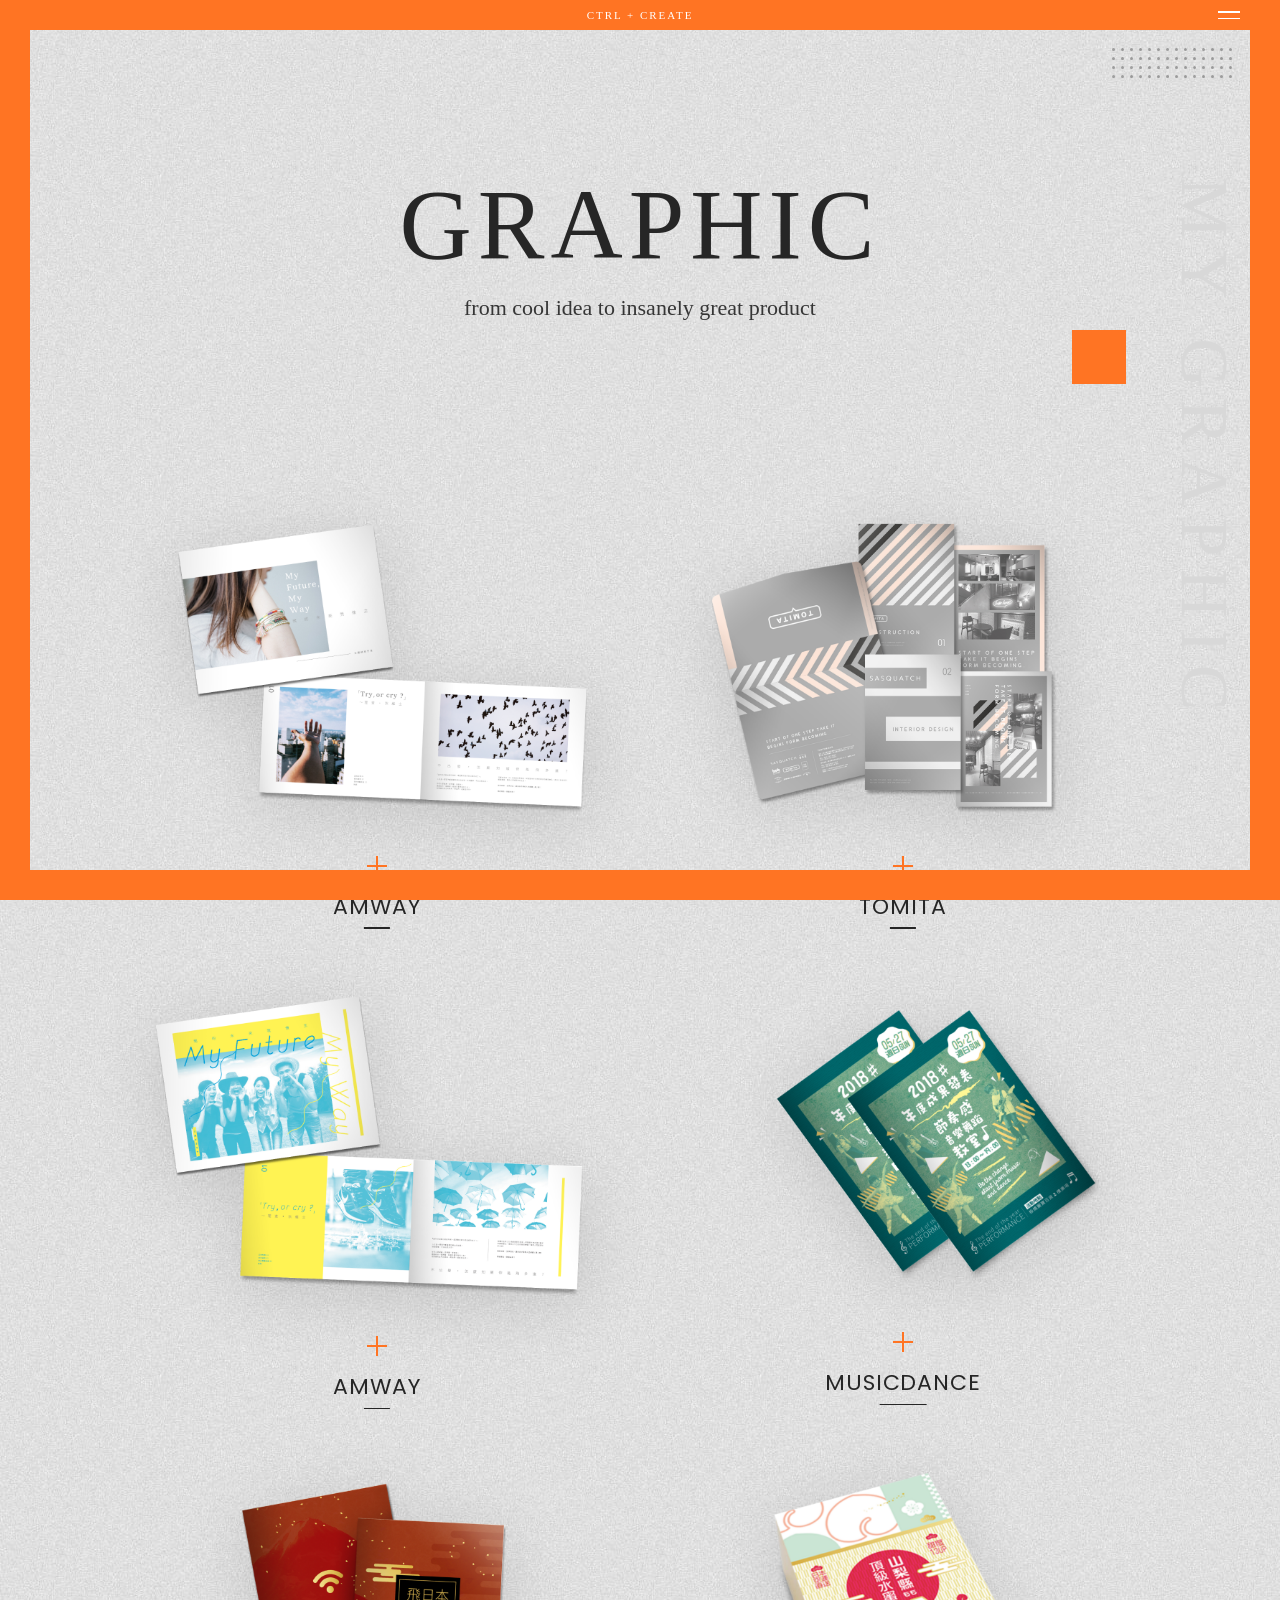
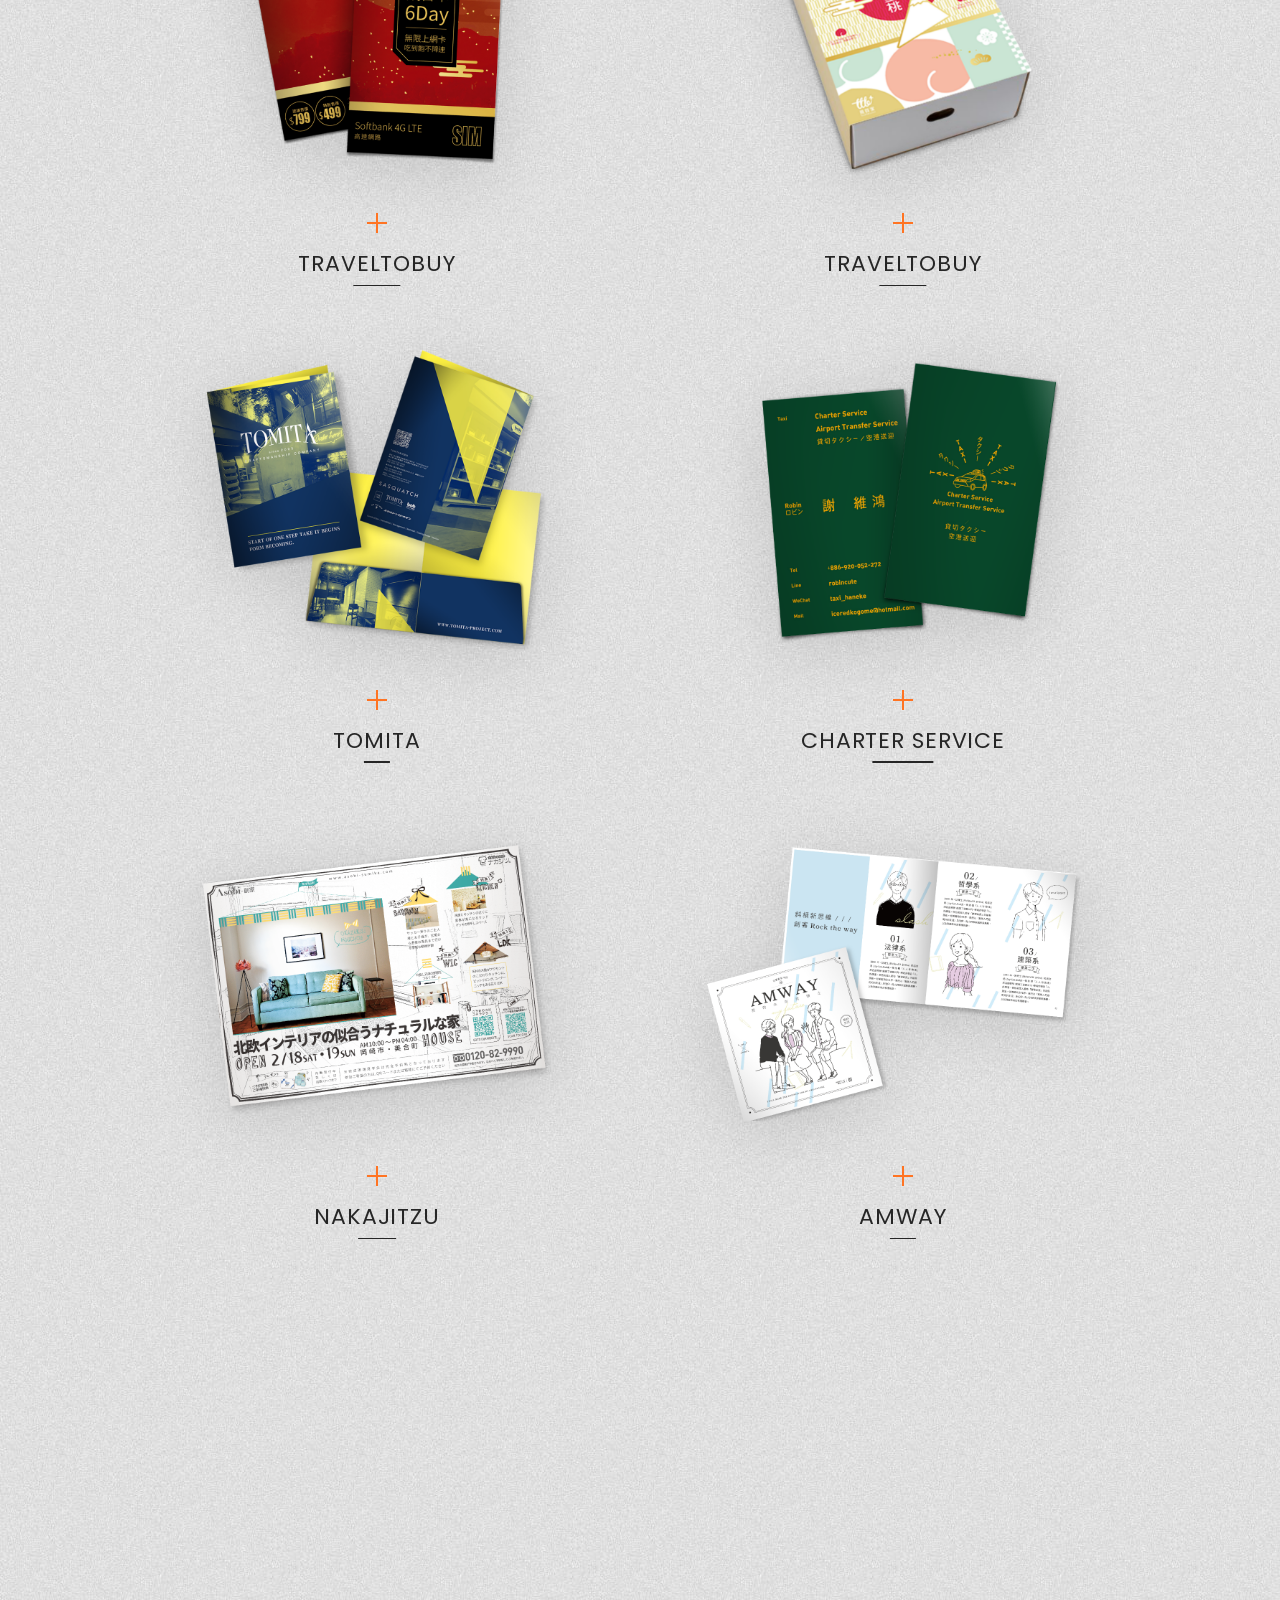
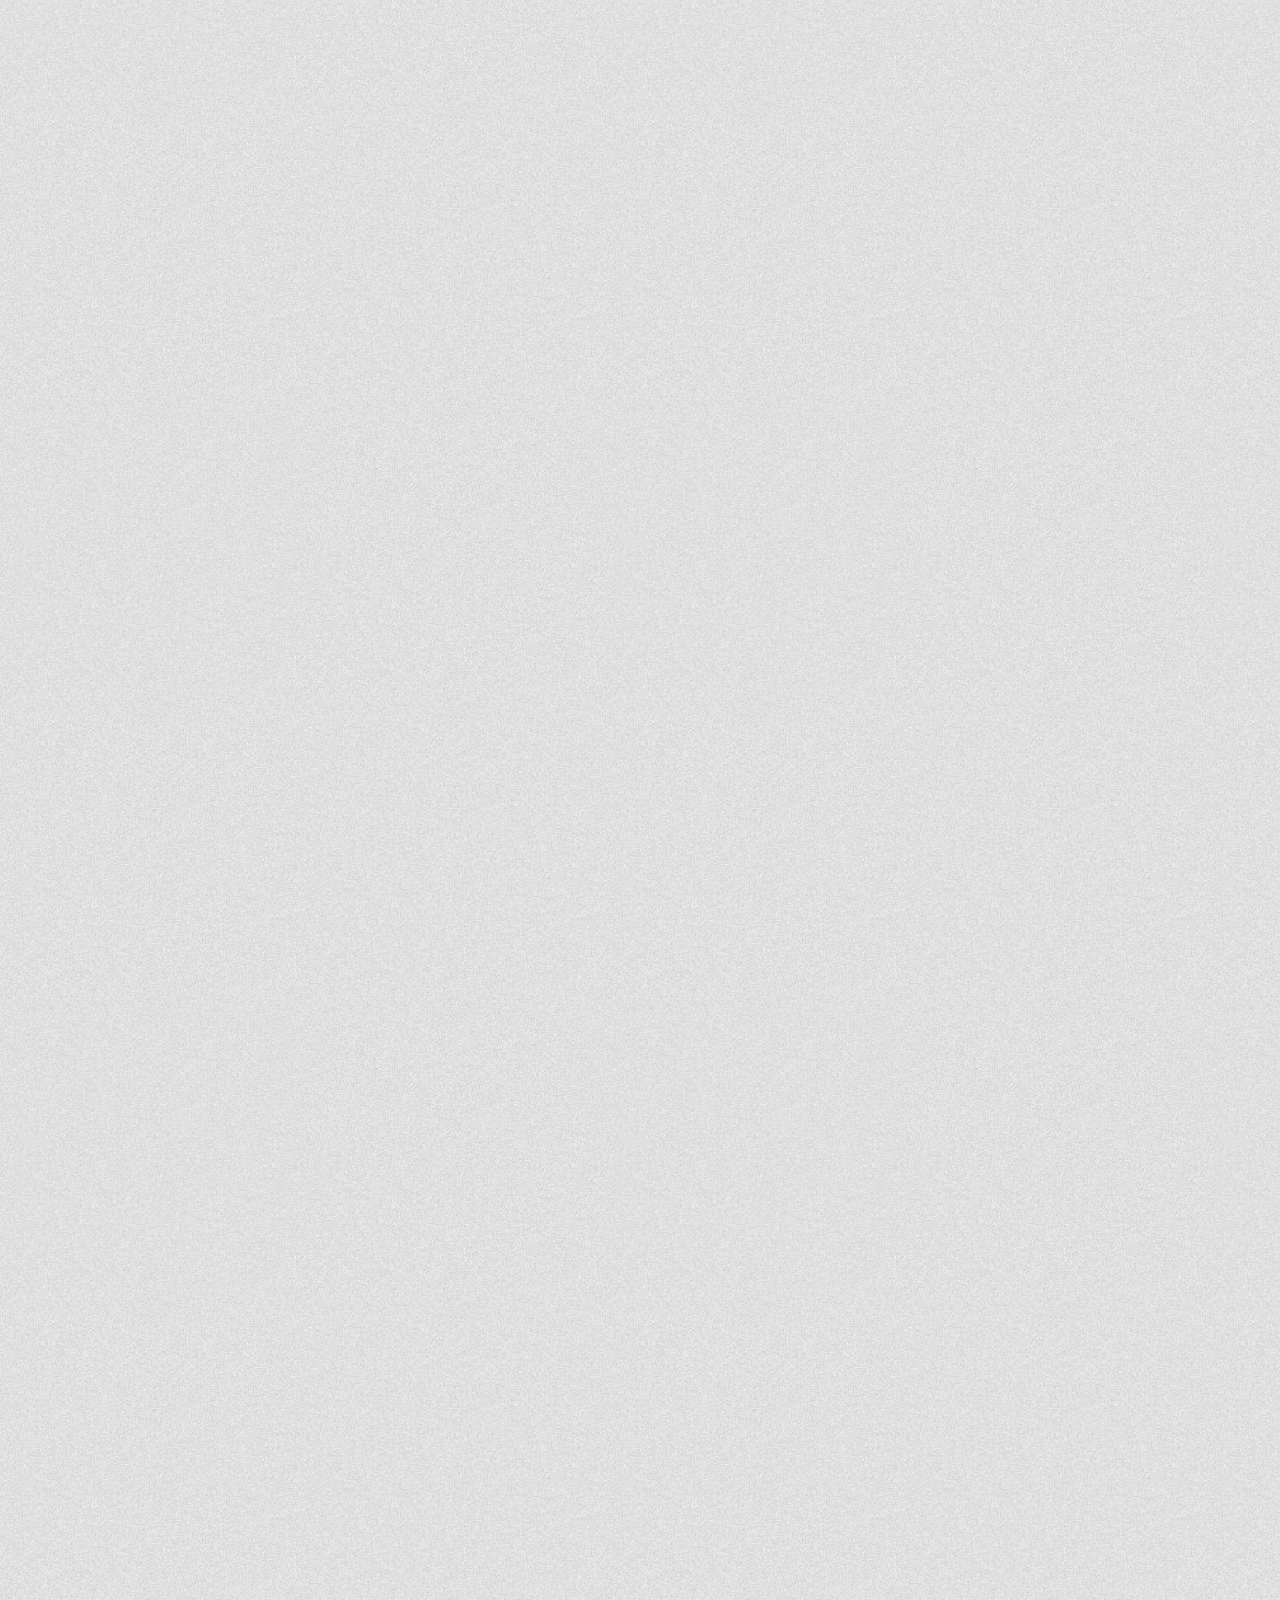
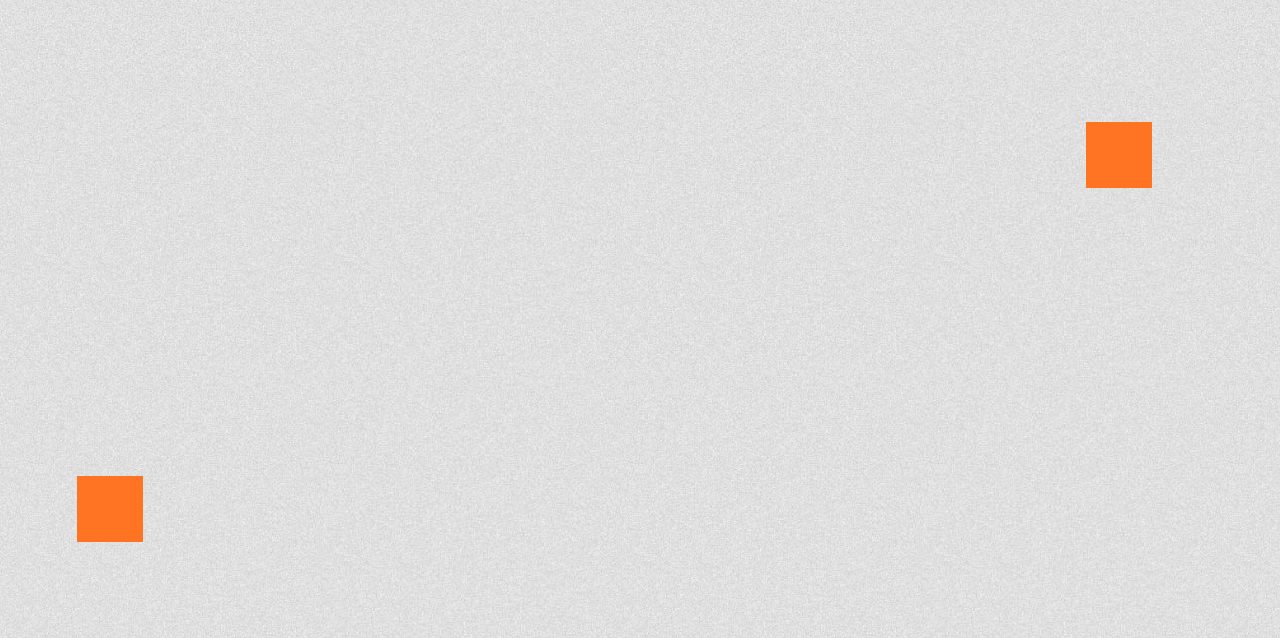
==== commit be5f057e: "Fix share-preview sizes, duplicate tokens, popup close button - og:image width/height on sub-pages n" ====
--- a/graphic.html
+++ b/graphic.html
@@ -10,8 +10,8 @@
   <meta property="og:title"       content="Graphic — The Kay Labs" />
   <meta property="og:description" content="From cool idea to insanely great product." />
   <meta property="og:image"       content="https://thekaylabs.github.io/og-image.png" />
-  <meta property="og:image:width"  content="1259" />
-  <meta property="og:image:height" content="833" />
+  <meta property="og:image:width"  content="1200" />
+  <meta property="og:image:height" content="630" />
   <meta name="twitter:card"        content="summary_large_image" />
   <meta name="twitter:title"       content="Graphic — The Kay Labs" />
   <meta name="twitter:description" content="From cool idea to insanely great product." />
